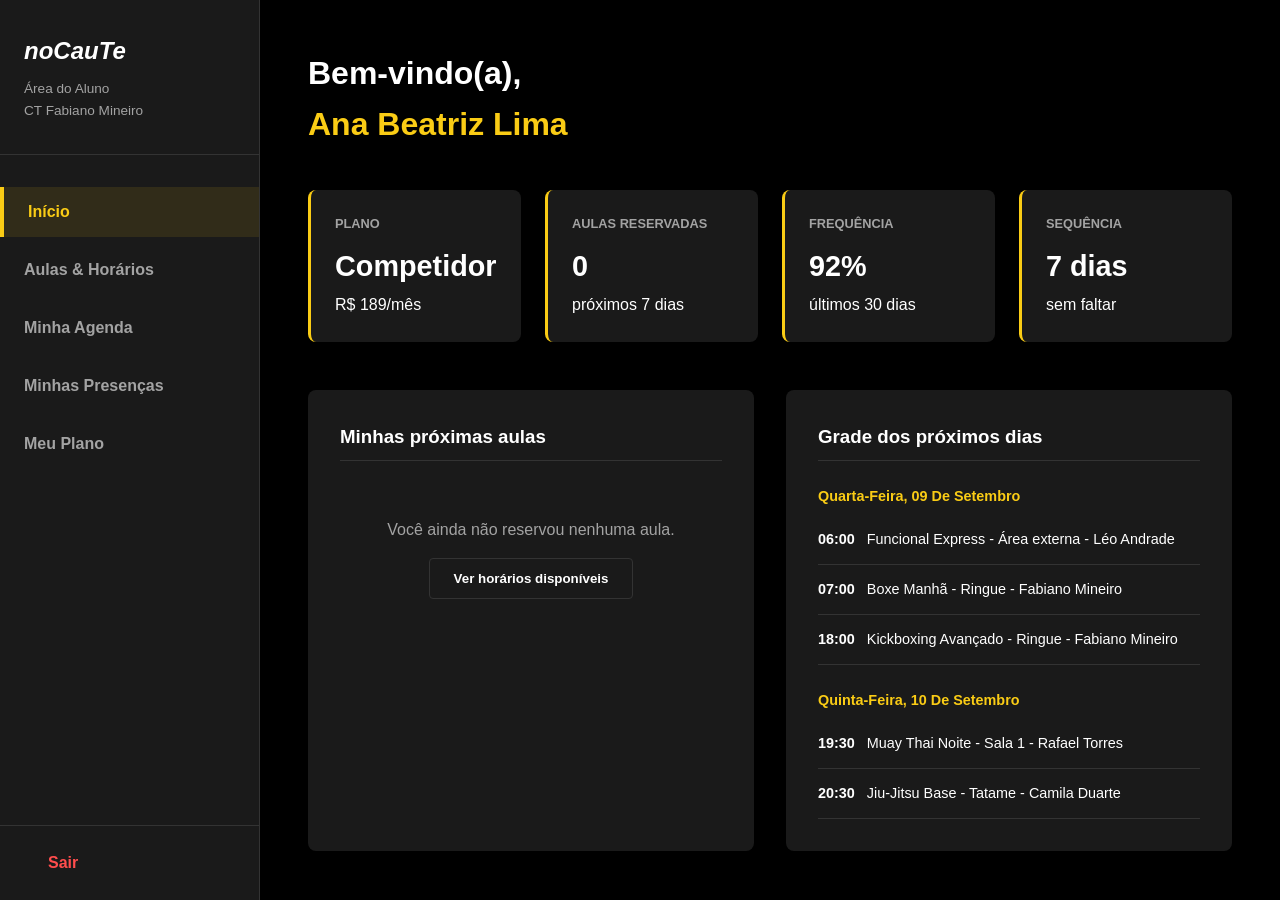
==== nocaute/aluno.html @ 667e9ca5 "Nocaute-v3" ====
<!DOCTYPE html>
<html lang="pt-BR">
<head>
    <meta charset="UTF-8">
    <meta name="viewport" content="width=device-width, initial-scale=1.0">
    <title>Área do Aluno - noCauTe</title>
    <!-- Reaproveitamos as variáveis globais -->
    <link rel="stylesheet" href="css/style.css"> 
    <link rel="stylesheet" href="css/dashboard.css">
</head>
<body class="dashboard-body">

    <!-- Menu Lateral -->
    <aside class="sidebar" id="sidebar">
        <div class="sidebar-header">
            <h2 class="logo">noCauTe</h2>
            <p>Área do Aluno<br>CT Fabiano Mineiro</p>
        </div>
        <nav class="sidebar-nav">
            <button class="nav-item active" data-target="view-inicio">Início</button>
            <button class="nav-item" data-target="view-horarios">Aulas & Horários</button>
            <button class="nav-item" data-target="view-agenda">Minha Agenda</button>
            <button class="nav-item" data-target="view-presencas">Minhas Presenças</button>
            <button class="nav-item" data-target="view-plano">Meu Plano</button>
        </nav>
        <div class="sidebar-footer">
            <a href="login.html" class="nav-item btn-logout">Sair</a>
        </div>
    </aside>

    <!-- Conteúdo Principal -->
    <main class="dashboard-main">
        
        <!-- VISÃO: INÍCIO -->
        <section id="view-inicio" class="view-section active">
            <header class="view-header">
                <h1>Bem-vindo(a), <br><span>Ana Beatriz Lima</span></h1>
            </header>
            
            <div class="stats-grid">
                <div class="stat-card">
                    <p class="stat-title">PLANO</p>
                    <h3>Competidor</h3>
                    <p class="stat-subtitle">R$ 189/mês</p>
                </div>
                <div class="stat-card">
                    <p class="stat-title">AULAS RESERVADAS</p>
                    <h3 id="stat-reservadas">0</h3>
                    <p class="stat-subtitle">próximos 7 dias</p>
                </div>
                <div class="stat-card">
                    <p class="stat-title">FREQUÊNCIA</p>
                    <h3>92%</h3>
                    <p class="stat-subtitle">últimos 30 dias</p>
                </div>
                <div class="stat-card">
                    <p class="stat-title">SEQUÊNCIA</p>
                    <h3>7 dias</h3>
                    <p class="stat-subtitle">sem faltar</p>
                </div>
            </div>

            <div class="dashboard-panels">
                <div class="panel">
                    <h3>Minhas próximas aulas</h3>
                    <div id="proximas-aulas-container" class="empty-state">
                        <p>Você ainda não reservou nenhuma aula.</p>
                        <button class="btn btn-outline btn-go-horarios">Ver horários disponíveis</button>
                    </div>
                </div>
                <div class="panel">
                    <h3>Grade dos próximos dias</h3>
                    <ul class="grade-list">
                        <li class="grade-day">Quarta-Feira, 09 De Setembro</li>
                        <li class="grade-item"><strong>06:00</strong> Funcional Express - Área externa - Léo Andrade</li>
                        <li class="grade-item"><strong>07:00</strong> Boxe Manhã - Ringue - Fabiano Mineiro</li>
                        <li class="grade-item"><strong>18:00</strong> Kickboxing Avançado - Ringue - Fabiano Mineiro</li>
                        <li class="grade-day">Quinta-Feira, 10 De Setembro</li>
                        <li class="grade-item"><strong>19:30</strong> Muay Thai Noite - Sala 1 - Rafael Torres</li>
                        <li class="grade-item"><strong>20:30</strong> Jiu-Jitsu Base - Tatame - Camila Duarte</li>
                    </ul>
                </div>
            </div>
        </section>

        <!-- VISÃO: AULAS E HORÁRIOS -->
        <section id="view-horarios" class="view-section">
            <header class="view-header">
                <h1>Marcar Aula</h1>
                <p>Escolha o dia e reserve sua vaga</p>
            </header>

            <div class="date-selector">
                <button class="date-btn active">QUA<br>09/09</button>
                <button class="date-btn">QUI<br>10/09</button>
                <button class="date-btn">SEX<br>11/09</button>
                <button class="date-btn">SÁB<br>12/09</button>
                <button class="date-btn">DOM<br>13/09</button>
            </div>

            <div class="filters">
                <button class="filter-btn active">Todos</button>
                <button class="filter-btn">Boxe</button>
                <button class="filter-btn">Muay Thai</button>
                <button class="filter-btn">Jiu-Jitsu</button>
                <button class="filter-btn">Kickboxing</button>
                <button class="filter-btn">Funcional</button>
            </div>

            <h3 class="day-title">Quarta-Feira, 09 De Setembro</h3>
            
            <div class="classes-list">
                <!-- Aula 1 -->
                <div class="class-card">
                    <div class="class-time">06:00<span>45 min</span></div>
                    <div class="class-info">
                        <h4>Funcional Express</h4>
                        <p class="class-tags">FUNCIONAL • TODOS OS NÍVEIS</p>
                        <p class="class-details">👤 Léo Andrade | 📍 Área externa | 17 vagas</p>
                    </div>
                    <button class="btn btn-primary btn-reservar" data-id="1" data-name="Funcional Express" data-time="06:00">Reservar</button>
                </div>
                <!-- Aula 2 -->
                <div class="class-card">
                    <div class="class-time">07:00<span>60 min</span></div>
                    <div class="class-info">
                        <h4>Boxe Manhã</h4>
                        <p class="class-tags">BOXE • TODOS OS NÍVEIS</p>
                        <p class="class-details">👤 Fabiano Mineiro | 📍 Ringue | 16 vagas</p>
                    </div>
                    <button class="btn btn-primary btn-reservar" data-id="2" data-name="Boxe Manhã" data-time="07:00">Reservar</button>
                </div>
                <!-- Aula 3 -->
                <div class="class-card">
                    <div class="class-time">18:00<span>90 min</span></div>
                    <div class="class-info">
                        <h4>Kickboxing Avançado</h4>
                        <p class="class-tags">KICKBOXING • AVANÇADO</p>
                        <p class="class-details">👤 Fabiano Mineiro | 📍 Ringue | 5 vagas</p>
                    </div>
                    <button class="btn btn-primary btn-reservar" data-id="3" data-name="Kickboxing Avançado" data-time="18:00">Reservar</button>
                </div>
            </div>
        </section>

        <!-- VISÃO: MINHA AGENDA -->
        <section id="view-agenda" class="view-section">
            <header class="view-header">
                <h1>Minha Agenda</h1>
                <p><span id="agenda-count">0</span> aula(s) reservada(s).</p>
            </header>
            
            <div id="agenda-list" class="agenda-list">
                <!-- Preenchido via JS -->
                <div class="empty-state" id="agenda-empty">
                    <p>Nenhuma aula reservada ainda.</p>
                    <button class="btn btn-primary btn-go-horarios">Ver horários</button>
                </div>
            </div>
        </section>

        <!-- VISÃO: MINHAS PRESENÇAS -->
        <section id="view-presencas" class="view-section">
            <header class="view-header">
                <h1>Minhas Presenças</h1>
                <p>Últimos 14 registros.</p>
            </header>

            <div class="stats-grid">
                <div class="stat-card">
                    <p class="stat-title">PRESENÇAS</p>
                    <h3>11</h3>
                    <p class="stat-subtitle">de 14 aulas</p>
                </div>
                <div class="stat-card">
                    <p class="stat-title">FALTAS</p>
                    <h3>3</h3>
                </div>
                <div class="stat-card">
                    <p class="stat-title">APROVEITAMENTO</p>
                    <h3>79%</h3>
                </div>
            </div>

            <div class="table-responsive">
                <table class="data-table">
                    <thead>
                        <tr><th>DATA</th><th>TURMA</th><th>HORÁRIO</th><th>STATUS</th></tr>
                    </thead>
                    <tbody>
                        <tr><td>08/09/2026</td><td>Boxe Manhã</td><td>07:00</td><td class="status-falta">X Falta</td></tr>
                        <tr><td>07/09/2026</td><td>Muay Thai Noite</td><td>19:30</td><td class="status-presente">✔ Presente</td></tr>
                        <tr><td>06/09/2026</td><td>Jiu-Jitsu Base</td><td>20:30</td><td class="status-presente">✔ Presente</td></tr>
                        <tr><td>05/09/2026</td><td>Funcional Express</td><td>06:00</td><td class="status-presente">✔ Presente</td></tr>
                    </tbody>
                </table>
            </div>
        </section>

        <!-- VISÃO: MEU PLANO -->
        <section id="view-plano" class="view-section">
            <header class="view-header">
                <h1>Meu Plano</h1>
                <p>Troque de plano quando quiser, sem fidelidade.</p>
            </header>

            <div class="plans-grid">
                <div class="plan-card">
                    <h3>Iniciante</h3>
                    <div class="price">R$ 129<span>/mês</span></div>
                    <ul><li>2x por semana</li><li>1 modalidade</li><li>Acesso ao app</li></ul>
                    <button class="btn btn-outline">Mudar para este</button>
                </div>
                <div class="plan-card highlight">
                    <div class="badge">PLANO ATUAL</div>
                    <h3>Competidor</h3>
                    <div class="price">R$ 189<span>/mês</span></div>
                    <ul><li>Aulas livres</li><li>Todas as modalidades</li><li>Sparring supervisionado</li></ul>
                    <button class="btn btn-black" disabled>Ativo</button>
                </div>
                <div class="plan-card">
                    <h3>Personal</h3>
                    <div class="price">R$ 349<span>/mês</span></div>
                    <ul><li>8 sessões individuais</li><li>Treino 1 a 1</li><li>Horário flexível</li></ul>
                    <button class="btn btn-outline">Mudar para este</button>
                </div>
            </div>

            <h3 class="mt-2">Faturas</h3>
            <div class="table-responsive">
                <table class="data-table">
                    <thead>
                        <tr><th>VENCIMENTO</th><th>VALOR</th><th>MÉTODO</th><th>STATUS</th></tr>
                    </thead>
                    <tbody>
                        <tr><td>01/08/2026</td><td>R$ 129</td><td>Pix</td><td class="status-falta">Atrasado</td></tr>
                        <tr><td>02/08/2026</td><td>R$ 189</td><td>Cartão</td><td class="status-presente">Pago</td></tr>
                        <tr><td>03/08/2026</td><td>R$ 349</td><td>Pix</td><td class="status-presente">Pago</td></tr>
                    </tbody>
                </table>
            </div>
        </section>

    </main>

    <script src="js/dashboard.js"></script>
</body>
</html>
---- nocaute/css/style.css ----
:root {
    --primary-color: #FACC15; /* Amarelo noCauTe */
    --bg-dark: #111111;
    --bg-darker: #000000;
    --bg-card: #1A1A1A;
    --text-light: #FFFFFF;
    --text-muted: #A3A3A3;
    --border-color: #333333;
    --font-family: 'Segoe UI', Roboto, Helvetica, Arial, sans-serif;
}

* { margin: 0; padding: 0; box-sizing: border-box; }

body {
    font-family: var(--font-family);
    background-color: var(--bg-dark);
    color: var(--text-light);
    line-height: 1.6;
}

a { text-decoration: none; color: inherit; }
ul { list-style: none; }

.container {
    width: 100%;
    margin: 0 auto;
}

/* Typography & Utils */
h1, h2, h3 { font-weight: 700; }
span { color: var(--primary-color); }
.bg-dark { background-color: var(--bg-darker); }
.section { padding: 4rem 0; }
.section-header { text-align: center; margin-bottom: 3rem; }
.section-header h2 { color: var(--text-light); font-size: 2rem; }
.section-header p { color: var(--primary-color); font-weight: bold; }

/* Buttons */
.btn {
    display: inline-block;
    padding: 0.75rem 1.5rem;
    border-radius: 4px;
    font-weight: 600;
    cursor: pointer;
    border: none;
    text-align: center;
    transition: opacity 0.3s ease;
}
.btn:hover { opacity: 0.9; }
.btn-primary { background-color: var(--primary-color); color: var(--bg-darker); }
.btn-outline { background-color: transparent; border: 1px solid var(--border-color); color: var(--text-light); }
.btn-black { background-color: var(--bg-darker); color: var(--primary-color); }
.btn-block { width: 100%; }

/* Header */
.header { background-color: var(--bg-darker); padding: 1rem 0; border-bottom: 1px solid var(--border-color); }
.header-content { display: flex; justify-content: space-between; align-items: center; }
.logo { font-size: 1.5rem; font-weight: bold; font-style: italic; }
.nav-list { display: flex; gap: 2rem; }
.nav-list a:hover { color: var(--primary-color); }

/* Hero */
/* Hero / Carrossel */
.hero {
    position: relative;
    min-height: 68vh;
    background: #080808;
    overflow: hidden;
}


.hero-carousel {
    position: relative;
    min-height: 68vh;
    height: min(760px, 78vh);
    isolation: isolate;
    background: #080808;
}


.hero-slide {
    position: absolute;
    inset: 0;
    display: grid;
    place-items: center;
    overflow: hidden;
    background: #080808;
    opacity: 0;
    visibility: hidden;
    transition: opacity 800ms ease, visibility 800ms ease;
}


.hero-slide.active {
    opacity: 1;
    visibility: visible;
    z-index: 0;
}


/* Mantém a foto inteira, sem cortes agressivos */
.hero-slide img {
    display: block;
    width: 100%;
    height: 100%;
    object-fit: contain;
    object-position: center;
}


/* Fundo desfocado para preencher as laterais */
.hero-slide::before {
    content: "";
    position: absolute;
    inset: -24px;
    background: var(--slide-background, #080808);
    filter: blur(24px);
    opacity: .45;
    z-index: -1;
}


/* Camada escura sobre a imagem */
.hero-overlay {
    position: absolute;
    inset: 0;
    z-index: 1;
    pointer-events: none;
    background:
        linear-gradient(
            90deg,
            rgba(0,0,0,.86) 0%,
            rgba(0,0,0,.62) 42%,
            rgba(0,0,0,.16) 100%
        ),
        linear-gradient(
            0deg,
            rgba(0,0,0,.45),
            transparent 45%
        );
}


/* Texto e botão sobre as imagens */
.hero-content {
    position: absolute;
    z-index: 2;
    inset: 0;
    display: flex;
    flex-direction: column;
    align-items: flex-start;
    justify-content: center;
    pointer-events: none;
}


.hero-content > * {
    pointer-events: auto;
}


.hero-eyebrow {
    color: var(--primary-color);
    font-weight: 800;
    letter-spacing: .22em;
    margin-bottom: 1rem;
    font-size: .85rem;
}


.hero h1 {
    max-width: 800px;
    font-size: clamp(2.4rem, 5vw, 4.5rem);
    line-height: 1.08;
    margin-bottom: 1.2rem;
    text-transform: uppercase;
}


.hero-content > p:not(.hero-eyebrow) {
    max-width: 600px;
    color: #f1f1f1;
    font-size: clamp(1rem, 1.5vw, 1.2rem);
    margin-bottom: 1.8rem;
}


.hero-content .btn {
    text-transform: uppercase;
}


/* Setas de navegação */
.hero-control {
    position: absolute;
    z-index: 3;
    top: 50%;
    transform: translateY(-50%);
    display: grid;
    place-items: center;
    width: 46px;
    height: 46px;
    border: 1px solid rgba(255,255,255,.55);
    border-radius: 50%;
    background: rgba(0,0,0,.38);
    color: #fff;
    font-size: 1.2rem;
    cursor: pointer;
    transition: background .2s ease, color .2s ease;
}


.hero-control:hover {
    background: var(--primary-color);
    color: #111;
}


.hero-prev {
    left: 1.5rem;
}


.hero-next {
    right: 1.5rem;
}


/* Indicadores na parte inferior */
.hero-dots {
    position: absolute;
    z-index: 3;
    bottom: 1.5rem;
    left: 50%;
    transform: translateX(-50%);
    display: flex;
    align-items: center;
    gap: .65rem;
}


.hero-dot {
    width: 10px;
    height: 10px;
    padding: 0;
    border: 0;
    border-radius: 50%;
    background: rgba(255,255,255,.6);
    cursor: pointer;
    transition: transform .2s ease, background .2s ease;
}


.hero-dot.active {
    background: var(--primary-color);
    transform: scale(1.25);
}


/* Destaque ao navegar pelo teclado */
.hero-control:focus-visible,
.hero-dot:focus-visible {
    outline: 3px solid #fff;
    outline-offset: 4px;
}


/* Respeita a preferência por movimento reduzido */
@media (prefers-reduced-motion: reduce) {
    .hero-slide,
    .hero-control,
    .hero-dot {
        transition: none;
    }
}
@media (max-width: 768px) {
    .nav {
        display: none;
    }


    .hero,
    .hero-carousel {
        min-height: 590px;
        height: 72vh;
    }


    .hero h1 {
        font-size: clamp(2.2rem, 8vw, 3rem);
    }


    .hero-overlay {
        background: linear-gradient(
            90deg,
            rgba(0,0,0,.82),
            rgba(0,0,0,.38)
        );
    }


    .hero-prev {
        left: .65rem;
    }


    .hero-next {
        right: .65rem;
    }


    .hero-control {
        width: 38px;
        height: 38px;
    }


    .hero-content {
        width: 82%;
    }
}

/* Grid e Cards */
.cards-grid { display: grid; grid-template-columns: repeat(auto-fit, minmax(250px, 1fr)); gap: 1.5rem; }
.card { background: var(--bg-card); padding: 2rem; border-radius: 8px; border-bottom: 3px solid transparent; transition: border-color 0.3s; }
.card:hover { border-bottom-color: var(--primary-color); }
.card a { color: var(--primary-color); font-size: 0.9rem; font-weight: bold; }

/*QUEM SOMOS*/
/*QUEM SOMOS*/
#institucional {
    background-color: #FFFFFF;
    color: #111111; /* Garante que o texto geral fique escuro no fundo branco */
}

/* Limita a largura máxima do conteúdo para não espalhar em telas ultra-wide */
#institucional .container {

    padding: 0 50px;
}

.institucional-grid {
    display: grid;
    grid-template-columns: repeat(3, 1fr); /* 3 colunas idênticas */
    gap: 40px;                             /* Espaço maior entre as colunas */
    align-items: center;                   /* Alinha tudo verticalmente ao centro */
}

.institucional-text h2 {
    font-size: 2.5rem;
    margin-bottom: 1.5rem;
    color: #000000;
    text-decoration: underline var(--primary-color);
}

.institucional-text p {
    margin-bottom: 2rem;
    color: #444444;
    
}

.institucional-img img {
    width: 100%;
    height: auto;
    object-fit: cover;
    border-radius: 8px;
    box-shadow: -12px 12px var(--primary-color); /* Sombra leve para destacar a imagem */
}

/* Estilização do bloco da direita (Missão, Visão, Valores) */

.mvv{
    padding-left: 0;
    margin: 0;
}

.mvv-item {
    margin-bottom: 3rem;
    display: flex;
    gap: 5px;
}

.mvv-item:last-child {
    margin-bottom: 0;
}

.mvv-item h3 {
    color: #000000;
    font-size: 1.25rem;
    margin-top: -30px;
    position: absolute;
}


.mvv-item p {
    color: #555555;
    font-size: 0.95rem;
    padding-left: 10px;
}

.btn-saiba-mais{
    background-color: #FACC15;
    color: #000000;
}

/* Table */
.table-responsive { overflow-x: auto; }
.schedule-table { width: 100%; border-collapse: collapse; background: var(--bg-card); }
.schedule-table th, .schedule-table td { padding: 1rem; text-align: left; border-bottom: 1px solid var(--border-color); }
.schedule-table th { color: var(--primary-color); }

/* Planos */
.plans-grid { display: grid; grid-template-columns: repeat(auto-fit, minmax(300px, 1fr)); gap: 2rem; }
.plan-card { background: var(--text-light); color: var(--bg-darker); padding: 2rem; border-radius: 8px; text-align: center; display: flex; flex-direction: column; }
.plan-card.highlight { background: var(--primary-color); position: relative; transform: scale(1.05); }
.plan-card .price { font-size: 2.5rem; font-weight: bold; margin: 1rem 0; }
.plan-card ul { margin-bottom: 2rem; flex-grow: 1; text-align: left; padding-left: 1.5rem; list-style-type: disc;}

/* CTA & Footer */
.cta-section { background-color: var(--primary-color); color: var(--bg-darker); padding: 3rem 0; }
.cta-content { display: flex; justify-content: space-between; align-items: center; }
.footer { text-align: center; padding: 2rem 0; border-top: 1px solid var(--border-color); color: var(--text-muted); }

/* --- PÁGINA DE LOGIN --- */
.login-body { display: flex; justify-content: center; align-items: center; min-height: 100vh; background-color: var(--bg-darker); }
.login-container { background-color: #FAFAFA; color: var(--bg-darker); padding: 3rem; border-radius: 8px; width: 100%; max-width: 400px; text-align: center; }
.login-header h2 { font-style: italic; font-size: 2rem; margin-bottom: 0.2rem; }
.login-header p { font-size: 0.8rem; color: #666; margin-bottom: 2rem; letter-spacing: 1px; }
.login-tabs { display: flex; margin-bottom: 2rem; border-radius: 4px; overflow: hidden; }
.tab-btn { flex: 1; padding: 0.75rem; border: none; cursor: pointer; background: #E5E5E5; color: #666; font-weight: bold; }
.tab-btn.active { background: var(--primary-color); color: var(--bg-darker); }
.form-group { margin-bottom: 1.5rem; text-align: left; }
.form-group label { display: block; margin-bottom: 0.5rem; font-weight: 600; font-size: 0.9rem; }
.form-group input { width: 100%; padding: 0.75rem; border: 1px solid #CCC; border-radius: 4px; outline: none; }
.form-group input:focus { border-color: var(--primary-color); }
.help-text { font-size: 0.8rem; color: #888; margin-top: 1rem; }
.back-link { display: inline-block; margin-top: 2rem; color: #666; font-size: 0.9rem; }

/* Responsivo */
@media (max-width: 768px) {
    .nav { display: none; /* Em produção, implementar menu hamburguer */ }
    .hero h1 { font-size: 2.5rem; }
    .institucional-grid { grid-template-columns: 1fr; }
    .cta-content { flex-direction: column; text-align: center; gap: 1.5rem; }
    .plan-card.highlight { transform: scale(1); }
}
---- nocaute/css/dashboard.css ----
/* Layout Principal do Dashboard */
.dashboard-body {
    display: flex;
    min-height: 100vh;
    background-color: var(--bg-darker);
    margin: 0;
}

.sidebar {
    width: 260px;
    background-color: var(--bg-card);
    display: flex;
    flex-direction: column;
    border-right: 1px solid var(--border-color);
    position: fixed;
    height: 100vh;
}

.sidebar-header {
    padding: 2rem 1.5rem;
    border-bottom: 1px solid var(--border-color);
}
.sidebar-header .logo { color: var(--text-light); margin-bottom: 0.5rem; }
.sidebar-header p { color: var(--text-muted); font-size: 0.85rem; }

.sidebar-nav {
    flex-grow: 1;
    padding: 2rem 0;
    display: flex;
    flex-direction: column;
    gap: 0.5rem;
}

.nav-item {
    background: none;
    border: none;
    color: var(--text-muted);
    padding: 1rem 1.5rem;
    text-align: left;
    font-size: 1rem;
    font-weight: 600;
    cursor: pointer;
    transition: all 0.3s;
    width: 100%;
}
.nav-item:hover { color: var(--text-light); background-color: rgba(255,255,255,0.05); border-left: 4px solid transparent; }
.nav-item.active { color: var(--primary-color); border-left: 4px solid var(--primary-color); background-color: rgba(250, 204, 21, 0.1); }

.sidebar-footer { padding: 1.5rem; border-top: 1px solid var(--border-color); }
.btn-logout { color: #ff4d4d; border-left: none !important; }

/* Conteúdo */
.dashboard-main {
    flex-grow: 1;
    margin-left: 260px; /* Largura da sidebar */
    padding: 3rem;
    overflow-y: auto;
}

.view-section { display: none; animation: fadeIn 0.3s ease; }
.view-section.active { display: block; }
@keyframes fadeIn { from { opacity: 0; } to { opacity: 1; } }

.view-header { margin-bottom: 2.5rem; }
.view-header h1 { font-size: 2rem; }
.view-header span { color: var(--primary-color); }

/* Estatísticas */
.stats-grid { display: grid; grid-template-columns: repeat(auto-fit, minmax(200px, 1fr)); gap: 1.5rem; margin-bottom: 3rem; }
.stat-card { background-color: var(--bg-card); padding: 1.5rem; border-radius: 8px; border-left: 3px solid var(--primary-color); }
.stat-title { font-size: 0.8rem; color: var(--text-muted); font-weight: bold; margin-bottom: 0.5rem; }
.stat-card h3 { font-size: 1.8rem; margin-bottom: 0.2rem; }

/* Painéis */
.dashboard-panels { display: grid; grid-template-columns: 1fr 1fr; gap: 2rem; }
.panel { background-color: var(--bg-card); padding: 2rem; border-radius: 8px; }
.panel h3 { margin-bottom: 1.5rem; border-bottom: 1px solid var(--border-color); padding-bottom: 0.5rem; }
.empty-state { text-align: center; padding: 2rem 0; color: var(--text-muted); }
.empty-state button { margin-top: 1rem; }

/* Listas e Grades */
.grade-list { list-style: none; }
.grade-day { color: var(--primary-color); font-weight: bold; margin: 1.5rem 0 0.5rem 0; font-size: 0.9rem; }
.grade-item { padding: 0.8rem 0; border-bottom: 1px solid var(--border-color); font-size: 0.9rem; }
.grade-item strong { color: var(--text-light); margin-right: 0.5rem; }

/* Agendamento / Horários */
.date-selector, .filters { display: flex; gap: 1rem; margin-bottom: 2rem; overflow-x: auto; padding-bottom: 0.5rem; }
.date-btn { background: var(--bg-card); color: var(--text-light); border: 1px solid var(--border-color); padding: 0.8rem 1.5rem; border-radius: 8px; cursor: pointer; text-align: center; font-weight: bold; min-width: 80px; }
.date-btn.active { background: var(--primary-color); color: var(--bg-darker); border-color: var(--primary-color); }
.filter-btn { background: transparent; border: 1px solid var(--text-muted); color: var(--text-muted); padding: 0.5rem 1rem; border-radius: 20px; cursor: pointer; }
.filter-btn.active { border-color: var(--primary-color); color: var(--primary-color); }

.day-title { margin-bottom: 1.5rem; color: var(--primary-color); }
.classes-list { display: flex; flex-direction: column; gap: 1rem; }
.class-card { background: var(--bg-card); padding: 1.5rem; border-radius: 8px; display: flex; align-items: center; justify-content: space-between; gap: 1.5rem; }
.class-time { font-size: 1.5rem; font-weight: bold; text-align: center; color: var(--primary-color); min-width: 80px; }
.class-time span { display: block; font-size: 0.8rem; color: var(--text-muted); font-weight: normal; }
.class-info { flex-grow: 1; }
.class-tags { font-size: 0.8rem; color: var(--primary-color); margin: 0.3rem 0; font-weight: 600; }
.class-details { font-size: 0.85rem; color: var(--text-muted); }

/* Tabelas (Presenças / Faturas) */
.data-table { width: 100%; border-collapse: collapse; background: var(--bg-card); border-radius: 8px; overflow: hidden; }
.data-table th, .data-table td { padding: 1rem; text-align: left; border-bottom: 1px solid var(--border-color); }
.data-table th { color: var(--text-muted); font-size: 0.85rem; background: rgba(0,0,0,0.2); }
.status-presente { color: #4ade80; }
.status-falta { color: #f87171; }
.mt-2 { margin-top: 3rem; margin-bottom: 1.5rem; }

/* Responsivo */
@media (max-width: 900px) {
    .dashboard-body { flex-direction: column; }
    .sidebar { width: 100%; height: auto; position: static; flex-direction: row; flex-wrap: wrap; align-items: center; justify-content: space-between; padding: 1rem; }
    .sidebar-header { border: none; padding: 0; }
    .sidebar-nav { flex-direction: row; padding: 0; overflow-x: auto; width: 100%; gap: 0.5rem; margin-top: 1rem; }
    .nav-item { width: auto; padding: 0.5rem 1rem; border-left: none; border-bottom: 3px solid transparent; white-space: nowrap; }
    .nav-item.active { border-left: none; border-bottom: 3px solid var(--primary-color); }
    .sidebar-footer { display: none; }
    .dashboard-main { margin-left: 0; padding: 1.5rem; }
    .dashboard-panels { grid-template-columns: 1fr; }
    .class-card { flex-direction: column; align-items: flex-start; }
    .class-card .btn { width: 100%; }
}

/* Estilos Adicionais (Dashboard.css) */
.btn-group { display: flex; gap: 0.5rem; }
.btn-chamada[data-status="presente"].active { background-color: #4ade80; border-color: #4ade80; color: #000; }
.btn-chamada[data-status="falta"].active { background-color: #f87171; border-color: #f87171; color: #fff; }
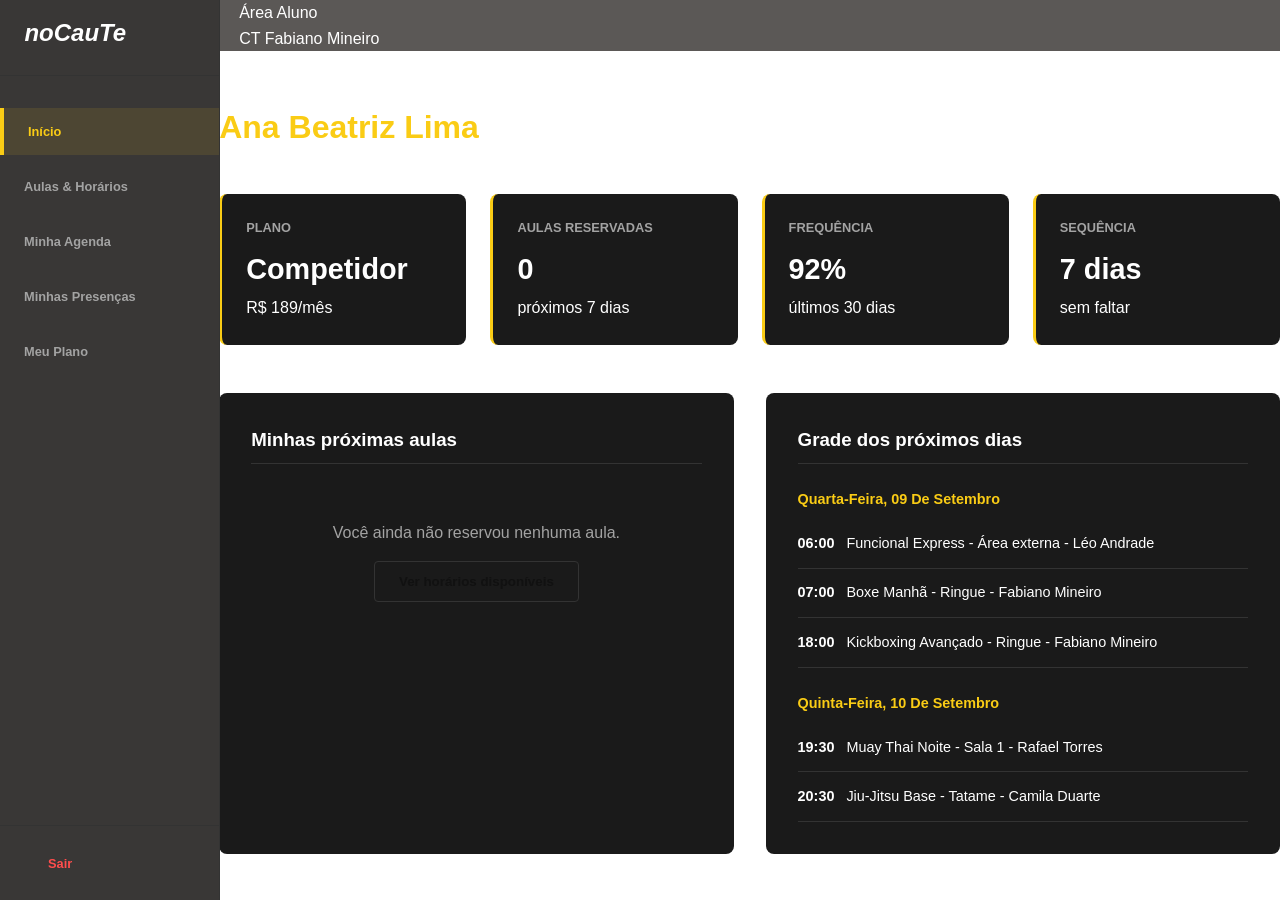
==== commit 187754d5: "style: ]Alteração no class .sidebar-header" ====
--- a/nocaute/aluno.html
+++ b/nocaute/aluno.html
@@ -1,20 +1,23 @@
 <!DOCTYPE html>
 <html lang="pt-BR">
+
 <head>
     <meta charset="UTF-8">
     <meta name="viewport" content="width=device-width, initial-scale=1.0">
     <title>Área do Aluno - noCauTe</title>
     <!-- Reaproveitamos as variáveis globais -->
-    <link rel="stylesheet" href="css/style.css"> 
+    <link rel="stylesheet" href="css/style.css">
     <link rel="stylesheet" href="css/dashboard.css">
 </head>
+
 <body class="dashboard-body">
 
     <!-- Menu Lateral -->
     <aside class="sidebar" id="sidebar">
-        <div class="sidebar-header">
-            <h2 class="logo">noCauTe</h2>
-            <p>Área do Aluno<br>CT Fabiano Mineiro</p>
+        <div>
+            <div class="sidebar-header">
+                <h2 class="logo">noCauTe</h2>
+            </div>
         </div>
         <nav class="sidebar-nav">
             <button class="nav-item active" data-target="view-inicio">Início</button>
@@ -30,13 +33,17 @@
 
     <!-- Conteúdo Principal -->
     <main class="dashboard-main">
-        
+
         <!-- VISÃO: INÍCIO -->
         <section id="view-inicio" class="view-section active">
+            <div class="cabecalho">
+                    <p>Área Aluno</p>
+                    <p>CT Fabiano Mineiro</p>
+            </div>
             <header class="view-header">
                 <h1>Bem-vindo(a), <br><span>Ana Beatriz Lima</span></h1>
             </header>
-            
+
             <div class="stats-grid">
                 <div class="stat-card">
                     <p class="stat-title">PLANO</p>
@@ -72,9 +79,11 @@
                     <h3>Grade dos próximos dias</h3>
                     <ul class="grade-list">
                         <li class="grade-day">Quarta-Feira, 09 De Setembro</li>
-                        <li class="grade-item"><strong>06:00</strong> Funcional Express - Área externa - Léo Andrade</li>
+                        <li class="grade-item"><strong>06:00</strong> Funcional Express - Área externa - Léo Andrade
+                        </li>
                         <li class="grade-item"><strong>07:00</strong> Boxe Manhã - Ringue - Fabiano Mineiro</li>
-                        <li class="grade-item"><strong>18:00</strong> Kickboxing Avançado - Ringue - Fabiano Mineiro</li>
+                        <li class="grade-item"><strong>18:00</strong> Kickboxing Avançado - Ringue - Fabiano Mineiro
+                        </li>
                         <li class="grade-day">Quinta-Feira, 10 De Setembro</li>
                         <li class="grade-item"><strong>19:30</strong> Muay Thai Noite - Sala 1 - Rafael Torres</li>
                         <li class="grade-item"><strong>20:30</strong> Jiu-Jitsu Base - Tatame - Camila Duarte</li>
@@ -108,7 +117,7 @@
             </div>
 
             <h3 class="day-title">Quarta-Feira, 09 De Setembro</h3>
-            
+
             <div class="classes-list">
                 <!-- Aula 1 -->
                 <div class="class-card">
@@ -118,7 +127,8 @@
                         <p class="class-tags">FUNCIONAL • TODOS OS NÍVEIS</p>
                         <p class="class-details">👤 Léo Andrade | 📍 Área externa | 17 vagas</p>
                     </div>
-                    <button class="btn btn-primary btn-reservar" data-id="1" data-name="Funcional Express" data-time="06:00">Reservar</button>
+                    <button class="btn btn-primary btn-reservar" data-id="1" data-name="Funcional Express"
+                        data-time="06:00">Reservar</button>
                 </div>
                 <!-- Aula 2 -->
                 <div class="class-card">
@@ -128,7 +138,8 @@
                         <p class="class-tags">BOXE • TODOS OS NÍVEIS</p>
                         <p class="class-details">👤 Fabiano Mineiro | 📍 Ringue | 16 vagas</p>
                     </div>
-                    <button class="btn btn-primary btn-reservar" data-id="2" data-name="Boxe Manhã" data-time="07:00">Reservar</button>
+                    <button class="btn btn-primary btn-reservar" data-id="2" data-name="Boxe Manhã"
+                        data-time="07:00">Reservar</button>
                 </div>
                 <!-- Aula 3 -->
                 <div class="class-card">
@@ -138,7 +149,8 @@
                         <p class="class-tags">KICKBOXING • AVANÇADO</p>
                         <p class="class-details">👤 Fabiano Mineiro | 📍 Ringue | 5 vagas</p>
                     </div>
-                    <button class="btn btn-primary btn-reservar" data-id="3" data-name="Kickboxing Avançado" data-time="18:00">Reservar</button>
+                    <button class="btn btn-primary btn-reservar" data-id="3" data-name="Kickboxing Avançado"
+                        data-time="18:00">Reservar</button>
                 </div>
             </div>
         </section>
@@ -149,7 +161,7 @@
                 <h1>Minha Agenda</h1>
                 <p><span id="agenda-count">0</span> aula(s) reservada(s).</p>
             </header>
-            
+
             <div id="agenda-list" class="agenda-list">
                 <!-- Preenchido via JS -->
                 <div class="empty-state" id="agenda-empty">
@@ -185,13 +197,38 @@
             <div class="table-responsive">
                 <table class="data-table">
                     <thead>
-                        <tr><th>DATA</th><th>TURMA</th><th>HORÁRIO</th><th>STATUS</th></tr>
+                        <tr>
+                            <th>DATA</th>
+                            <th>TURMA</th>
+                            <th>HORÁRIO</th>
+                            <th>STATUS</th>
+                        </tr>
                     </thead>
                     <tbody>
-                        <tr><td>08/09/2026</td><td>Boxe Manhã</td><td>07:00</td><td class="status-falta">X Falta</td></tr>
-                        <tr><td>07/09/2026</td><td>Muay Thai Noite</td><td>19:30</td><td class="status-presente">✔ Presente</td></tr>
-                        <tr><td>06/09/2026</td><td>Jiu-Jitsu Base</td><td>20:30</td><td class="status-presente">✔ Presente</td></tr>
-                        <tr><td>05/09/2026</td><td>Funcional Express</td><td>06:00</td><td class="status-presente">✔ Presente</td></tr>
+                        <tr>
+                            <td>08/09/2026</td>
+                            <td>Boxe Manhã</td>
+                            <td>07:00</td>
+                            <td class="status-falta">X Falta</td>
+                        </tr>
+                        <tr>
+                            <td>07/09/2026</td>
+                            <td>Muay Thai Noite</td>
+                            <td>19:30</td>
+                            <td class="status-presente">✔ Presente</td>
+                        </tr>
+                        <tr>
+                            <td>06/09/2026</td>
+                            <td>Jiu-Jitsu Base</td>
+                            <td>20:30</td>
+                            <td class="status-presente">✔ Presente</td>
+                        </tr>
+                        <tr>
+                            <td>05/09/2026</td>
+                            <td>Funcional Express</td>
+                            <td>06:00</td>
+                            <td class="status-presente">✔ Presente</td>
+                        </tr>
                     </tbody>
                 </table>
             </div>
@@ -208,20 +245,32 @@
                 <div class="plan-card">
                     <h3>Iniciante</h3>
                     <div class="price">R$ 129<span>/mês</span></div>
-                    <ul><li>2x por semana</li><li>1 modalidade</li><li>Acesso ao app</li></ul>
+                    <ul>
+                        <li>2x por semana</li>
+                        <li>1 modalidade</li>
+                        <li>Acesso ao app</li>
+                    </ul>
                     <button class="btn btn-outline">Mudar para este</button>
                 </div>
                 <div class="plan-card highlight">
                     <div class="badge">PLANO ATUAL</div>
                     <h3>Competidor</h3>
                     <div class="price">R$ 189<span>/mês</span></div>
-                    <ul><li>Aulas livres</li><li>Todas as modalidades</li><li>Sparring supervisionado</li></ul>
+                    <ul>
+                        <li>Aulas livres</li>
+                        <li>Todas as modalidades</li>
+                        <li>Sparring supervisionado</li>
+                    </ul>
                     <button class="btn btn-black" disabled>Ativo</button>
                 </div>
                 <div class="plan-card">
                     <h3>Personal</h3>
                     <div class="price">R$ 349<span>/mês</span></div>
-                    <ul><li>8 sessões individuais</li><li>Treino 1 a 1</li><li>Horário flexível</li></ul>
+                    <ul>
+                        <li>8 sessões individuais</li>
+                        <li>Treino 1 a 1</li>
+                        <li>Horário flexível</li>
+                    </ul>
                     <button class="btn btn-outline">Mudar para este</button>
                 </div>
             </div>
@@ -230,12 +279,32 @@
             <div class="table-responsive">
                 <table class="data-table">
                     <thead>
-                        <tr><th>VENCIMENTO</th><th>VALOR</th><th>MÉTODO</th><th>STATUS</th></tr>
+                        <tr>
+                            <th>VENCIMENTO</th>
+                            <th>VALOR</th>
+                            <th>MÉTODO</th>
+                            <th>STATUS</th>
+                        </tr>
                     </thead>
                     <tbody>
-                        <tr><td>01/08/2026</td><td>R$ 129</td><td>Pix</td><td class="status-falta">Atrasado</td></tr>
-                        <tr><td>02/08/2026</td><td>R$ 189</td><td>Cartão</td><td class="status-presente">Pago</td></tr>
-                        <tr><td>03/08/2026</td><td>R$ 349</td><td>Pix</td><td class="status-presente">Pago</td></tr>
+                        <tr>
+                            <td>01/08/2026</td>
+                            <td>R$ 129</td>
+                            <td>Pix</td>
+                            <td class="status-falta">Atrasado</td>
+                        </tr>
+                        <tr>
+                            <td>02/08/2026</td>
+                            <td>R$ 189</td>
+                            <td>Cartão</td>
+                            <td class="status-presente">Pago</td>
+                        </tr>
+                        <tr>
+                            <td>03/08/2026</td>
+                            <td>R$ 349</td>
+                            <td>Pix</td>
+                            <td class="status-presente">Pago</td>
+                        </tr>
                     </tbody>
                 </table>
             </div>
@@ -245,4 +314,5 @@
 
     <script src="js/dashboard.js"></script>
 </body>
+
 </html>
--- a/nocaute/css/style.css
+++ b/nocaute/css/style.css
@@ -1,447 +1,1314 @@
-:root {
-    --primary-color: #FACC15; /* Amarelo noCauTe */
-    --bg-dark: #111111;
-    --bg-darker: #000000;
-    --bg-card: #1A1A1A;
-    --text-light: #FFFFFF;
-    --text-muted: #A3A3A3;
-    --border-color: #333333;
-    --font-family: 'Segoe UI', Roboto, Helvetica, Arial, sans-serif;
-}
-
-* { margin: 0; padding: 0; box-sizing: border-box; }
-
-body {
-    font-family: var(--font-family);
-    background-color: var(--bg-dark);
-    color: var(--text-light);
-    line-height: 1.6;
-}
-
-a { text-decoration: none; color: inherit; }
-ul { list-style: none; }
-
-.container {
-    width: 100%;
-    margin: 0 auto;
-}
-
-/* Typography & Utils */
-h1, h2, h3 { font-weight: 700; }
-span { color: var(--primary-color); }
-.bg-dark { background-color: var(--bg-darker); }
-.section { padding: 4rem 0; }
-.section-header { text-align: center; margin-bottom: 3rem; }
-.section-header h2 { color: var(--text-light); font-size: 2rem; }
-.section-header p { color: var(--primary-color); font-weight: bold; }
-
-/* Buttons */
-.btn {
-    display: inline-block;
-    padding: 0.75rem 1.5rem;
-    border-radius: 4px;
-    font-weight: 600;
-    cursor: pointer;
-    border: none;
-    text-align: center;
-    transition: opacity 0.3s ease;
-}
-.btn:hover { opacity: 0.9; }
-.btn-primary { background-color: var(--primary-color); color: var(--bg-darker); }
-.btn-outline { background-color: transparent; border: 1px solid var(--border-color); color: var(--text-light); }
-.btn-black { background-color: var(--bg-darker); color: var(--primary-color); }
-.btn-block { width: 100%; }
-
-/* Header */
-.header { background-color: var(--bg-darker); padding: 1rem 0; border-bottom: 1px solid var(--border-color); }
-.header-content { display: flex; justify-content: space-between; align-items: center; }
-.logo { font-size: 1.5rem; font-weight: bold; font-style: italic; }
-.nav-list { display: flex; gap: 2rem; }
-.nav-list a:hover { color: var(--primary-color); }
-
-/* Hero */
-/* Hero / Carrossel */
-.hero {
-    position: relative;
-    min-height: 68vh;
-    background: #080808;
-    overflow: hidden;
-}
-
-
-.hero-carousel {
-    position: relative;
-    min-height: 68vh;
-    height: min(760px, 78vh);
-    isolation: isolate;
-    background: #080808;
-}
-
-
-.hero-slide {
-    position: absolute;
-    inset: 0;
-    display: grid;
-    place-items: center;
-    overflow: hidden;
-    background: #080808;
-    opacity: 0;
-    visibility: hidden;
-    transition: opacity 800ms ease, visibility 800ms ease;
-}
-
-
-.hero-slide.active {
-    opacity: 1;
-    visibility: visible;
-    z-index: 0;
-}
-
-
-/* Mantém a foto inteira, sem cortes agressivos */
-.hero-slide img {
-    display: block;
-    width: 100%;
-    height: 100%;
-    object-fit: contain;
-    object-position: center;
-}
-
-
-/* Fundo desfocado para preencher as laterais */
-.hero-slide::before {
-    content: "";
-    position: absolute;
-    inset: -24px;
-    background: var(--slide-background, #080808);
-    filter: blur(24px);
-    opacity: .45;
-    z-index: -1;
-}
-
-
-/* Camada escura sobre a imagem */
-.hero-overlay {
-    position: absolute;
-    inset: 0;
-    z-index: 1;
-    pointer-events: none;
-    background:
-        linear-gradient(
-            90deg,
-            rgba(0,0,0,.86) 0%,
-            rgba(0,0,0,.62) 42%,
-            rgba(0,0,0,.16) 100%
-        ),
-        linear-gradient(
-            0deg,
-            rgba(0,0,0,.45),
-            transparent 45%
-        );
-}
-
-
-/* Texto e botão sobre as imagens */
-.hero-content {
-    position: absolute;
-    z-index: 2;
-    inset: 0;
-    display: flex;
-    flex-direction: column;
-    align-items: flex-start;
-    justify-content: center;
-    pointer-events: none;
-}
-
-
-.hero-content > * {
-    pointer-events: auto;
-}
-
-
-.hero-eyebrow {
-    color: var(--primary-color);
-    font-weight: 800;
-    letter-spacing: .22em;
-    margin-bottom: 1rem;
-    font-size: .85rem;
-}
-
-
-.hero h1 {
-    max-width: 800px;
-    font-size: clamp(2.4rem, 5vw, 4.5rem);
-    line-height: 1.08;
-    margin-bottom: 1.2rem;
-    text-transform: uppercase;
-}
-
-
-.hero-content > p:not(.hero-eyebrow) {
-    max-width: 600px;
-    color: #f1f1f1;
-    font-size: clamp(1rem, 1.5vw, 1.2rem);
-    margin-bottom: 1.8rem;
-}
-
-
-.hero-content .btn {
-    text-transform: uppercase;
-}
-
-
-/* Setas de navegação */
-.hero-control {
-    position: absolute;
-    z-index: 3;
-    top: 50%;
-    transform: translateY(-50%);
-    display: grid;
-    place-items: center;
-    width: 46px;
-    height: 46px;
-    border: 1px solid rgba(255,255,255,.55);
-    border-radius: 50%;
-    background: rgba(0,0,0,.38);
-    color: #fff;
-    font-size: 1.2rem;
-    cursor: pointer;
-    transition: background .2s ease, color .2s ease;
-}
-
-
-.hero-control:hover {
-    background: var(--primary-color);
-    color: #111;
-}
-
-
-.hero-prev {
-    left: 1.5rem;
-}
-
-
-.hero-next {
-    right: 1.5rem;
-}
-
-
-/* Indicadores na parte inferior */
-.hero-dots {
-    position: absolute;
-    z-index: 3;
-    bottom: 1.5rem;
-    left: 50%;
-    transform: translateX(-50%);
-    display: flex;
-    align-items: center;
-    gap: .65rem;
-}
-
-
-.hero-dot {
-    width: 10px;
-    height: 10px;
-    padding: 0;
-    border: 0;
-    border-radius: 50%;
-    background: rgba(255,255,255,.6);
-    cursor: pointer;
-    transition: transform .2s ease, background .2s ease;
-}
-
-
-.hero-dot.active {
-    background: var(--primary-color);
-    transform: scale(1.25);
-}
-
-
-/* Destaque ao navegar pelo teclado */
-.hero-control:focus-visible,
-.hero-dot:focus-visible {
-    outline: 3px solid #fff;
-    outline-offset: 4px;
-}
-
-
-/* Respeita a preferência por movimento reduzido */
-@media (prefers-reduced-motion: reduce) {
-    .hero-slide,
-    .hero-control,
-    .hero-dot {
-        transition: none;
-    }
-}
-@media (max-width: 768px) {
-    .nav {
-        display: none;
-    }
-
-
-    .hero,
-    .hero-carousel {
-        min-height: 590px;
-        height: 72vh;
-    }
-
-
-    .hero h1 {
-        font-size: clamp(2.2rem, 8vw, 3rem);
-    }
-
-
-    .hero-overlay {
-        background: linear-gradient(
-            90deg,
-            rgba(0,0,0,.82),
-            rgba(0,0,0,.38)
-        );
-    }
-
-
-    .hero-prev {
-        left: .65rem;
-    }
-
-
-    .hero-next {
-        right: .65rem;
-    }
-
-
-    .hero-control {
-        width: 38px;
-        height: 38px;
-    }
-
-
-    .hero-content {
-        width: 82%;
-    }
-}
-
-/* Grid e Cards */
-.cards-grid { display: grid; grid-template-columns: repeat(auto-fit, minmax(250px, 1fr)); gap: 1.5rem; }
-.card { background: var(--bg-card); padding: 2rem; border-radius: 8px; border-bottom: 3px solid transparent; transition: border-color 0.3s; }
-.card:hover { border-bottom-color: var(--primary-color); }
-.card a { color: var(--primary-color); font-size: 0.9rem; font-weight: bold; }
-
-/*QUEM SOMOS*/
-/*QUEM SOMOS*/
-#institucional {
-    background-color: #FFFFFF;
-    color: #111111; /* Garante que o texto geral fique escuro no fundo branco */
-}
-
-/* Limita a largura máxima do conteúdo para não espalhar em telas ultra-wide */
-#institucional .container {
-
-    padding: 0 50px;
-}
-
-.institucional-grid {
-    display: grid;
-    grid-template-columns: repeat(3, 1fr); /* 3 colunas idênticas */
-    gap: 40px;                             /* Espaço maior entre as colunas */
-    align-items: center;                   /* Alinha tudo verticalmente ao centro */
-}
-
-.institucional-text h2 {
-    font-size: 2.5rem;
-    margin-bottom: 1.5rem;
-    color: #000000;
-    text-decoration: underline var(--primary-color);
-}
-
-.institucional-text p {
-    margin-bottom: 2rem;
-    color: #444444;
-    
-}
-
-.institucional-img img {
-    width: 100%;
-    height: auto;
-    object-fit: cover;
-    border-radius: 8px;
-    box-shadow: -12px 12px var(--primary-color); /* Sombra leve para destacar a imagem */
-}
-
-/* Estilização do bloco da direita (Missão, Visão, Valores) */
-
-.mvv{
-    padding-left: 0;
-    margin: 0;
-}
-
-.mvv-item {
-    margin-bottom: 3rem;
-    display: flex;
-    gap: 5px;
-}
-
-.mvv-item:last-child {
-    margin-bottom: 0;
-}
-
-.mvv-item h3 {
-    color: #000000;
-    font-size: 1.25rem;
-    margin-top: -30px;
-    position: absolute;
-}
-
-
-.mvv-item p {
-    color: #555555;
-    font-size: 0.95rem;
-    padding-left: 10px;
-}
-
-.btn-saiba-mais{
-    background-color: #FACC15;
-    color: #000000;
-}
-
-/* Table */
-.table-responsive { overflow-x: auto; }
-.schedule-table { width: 100%; border-collapse: collapse; background: var(--bg-card); }
-.schedule-table th, .schedule-table td { padding: 1rem; text-align: left; border-bottom: 1px solid var(--border-color); }
-.schedule-table th { color: var(--primary-color); }
-
-/* Planos */
-.plans-grid { display: grid; grid-template-columns: repeat(auto-fit, minmax(300px, 1fr)); gap: 2rem; }
-.plan-card { background: var(--text-light); color: var(--bg-darker); padding: 2rem; border-radius: 8px; text-align: center; display: flex; flex-direction: column; }
-.plan-card.highlight { background: var(--primary-color); position: relative; transform: scale(1.05); }
-.plan-card .price { font-size: 2.5rem; font-weight: bold; margin: 1rem 0; }
-.plan-card ul { margin-bottom: 2rem; flex-grow: 1; text-align: left; padding-left: 1.5rem; list-style-type: disc;}
-
-/* CTA & Footer */
-.cta-section { background-color: var(--primary-color); color: var(--bg-darker); padding: 3rem 0; }
-.cta-content { display: flex; justify-content: space-between; align-items: center; }
-.footer { text-align: center; padding: 2rem 0; border-top: 1px solid var(--border-color); color: var(--text-muted); }
-
-/* --- PÁGINA DE LOGIN --- */
-.login-body { display: flex; justify-content: center; align-items: center; min-height: 100vh; background-color: var(--bg-darker); }
-.login-container { background-color: #FAFAFA; color: var(--bg-darker); padding: 3rem; border-radius: 8px; width: 100%; max-width: 400px; text-align: center; }
-.login-header h2 { font-style: italic; font-size: 2rem; margin-bottom: 0.2rem; }
-.login-header p { font-size: 0.8rem; color: #666; margin-bottom: 2rem; letter-spacing: 1px; }
-.login-tabs { display: flex; margin-bottom: 2rem; border-radius: 4px; overflow: hidden; }
-.tab-btn { flex: 1; padding: 0.75rem; border: none; cursor: pointer; background: #E5E5E5; color: #666; font-weight: bold; }
-.tab-btn.active { background: var(--primary-color); color: var(--bg-darker); }
-.form-group { margin-bottom: 1.5rem; text-align: left; }
-.form-group label { display: block; margin-bottom: 0.5rem; font-weight: 600; font-size: 0.9rem; }
-.form-group input { width: 100%; padding: 0.75rem; border: 1px solid #CCC; border-radius: 4px; outline: none; }
-.form-group input:focus { border-color: var(--primary-color); }
-.help-text { font-size: 0.8rem; color: #888; margin-top: 1rem; }
-.back-link { display: inline-block; margin-top: 2rem; color: #666; font-size: 0.9rem; }
-
-/* Responsivo */
-@media (max-width: 768px) {
-    .nav { display: none; /* Em produção, implementar menu hamburguer */ }
-    .hero h1 { font-size: 2.5rem; }
-    .institucional-grid { grid-template-columns: 1fr; }
-    .cta-content { flex-direction: column; text-align: center; gap: 1.5rem; }
-    .plan-card.highlight { transform: scale(1); }
+:root {
+
+    --primary-color: #FACC15;
+    /* Amarelo noCauTe */
+
+    --bg-dark: #111111;
+
+    --bg-darker: #000000;
+
+    --bg-card: #1A1A1A;
+
+    --text-light: #FFFFFF;
+
+    --text-muted: #A3A3A3;
+
+    --border-color: #333333;
+
+    --font-family: 'Segoe UI', Roboto, Helvetica, Arial, sans-serif;
+
+}
+
+
+
+* {
+    margin: 0;
+    padding: 0;
+    box-sizing: border-box;
+}
+
+
+
+body {
+
+    font-family: var(--font-family);
+
+    background-color: var(--bg-dark);
+
+    color: var(--text-light);
+
+    line-height: 1.6;
+
+}
+
+
+
+a {
+    text-decoration: none;
+    color: inherit;
+}
+
+ul {
+    list-style: none;
+}
+
+
+
+.container {
+
+    width: 100%;
+
+    margin: 0 auto;
+
+}
+
+
+
+.logo {
+
+    width: 200px;
+
+    margin-left: 10px
+}
+
+
+
+/* Typography & Utils */
+
+h1,
+h2,
+h3 {
+    font-weight: 700;
+}
+
+span {
+    color: var(--primary-color);
+}
+
+.bg-dark {
+    background-color: var(--bg-darker);
+}
+
+.section {
+    padding-top: 4rem;
+}
+
+.section-header {
+    text-align: center;
+    margin-bottom: 3rem;
+}
+
+.section-header h2 {
+    color: var(--text-light);
+    font-size: 3rem;
+}
+
+.section-header p {
+    color: var(--text-light);
+    font-weight: 450;
+    font-size: 1.25rem;
+}
+
+
+
+
+
+/* Buttons */
+
+.btn {
+
+    display: inline-block;
+
+    padding: 0.75rem 1.5rem;
+
+    border-radius: 4px;
+
+    font-weight: 600;
+
+    cursor: pointer;
+
+    border: none;
+
+    text-align: center;
+
+    transition: opacity 0.3s ease;
+
+}
+
+.btn:hover {
+    opacity: 0.9;
+}
+
+.btn-primary {
+    background-color: var(--primary-color);
+    color: var(--bg-darker);
+    margin-right: 15px;
+    padding: 8px 25px;
+}
+
+.btn-outline {
+    background-color: transparent;
+    border: 1px solid var(--border-color);
+    color: var(--bg-dark);
+}
+
+.btn-black {
+    background-color: var(--bg-darker);
+    color: var(--text-light);
+}
+
+.btn-block {
+    width: 100%;
+}
+
+
+
+/* Header */
+
+.header {
+    background-color: var(--bg-darker);
+    padding: 1rem 0;
+    border-bottom: 1px solid var(--border-color);
+}
+
+.header-content {
+    display: flex;
+    justify-content: space-between;
+    align-items: center;
+}
+
+.logo {
+    font-size: 1.5rem;
+    font-weight: bold;
+    font-style: italic;
+}
+
+.nav-list {
+    display: flex;
+    gap: 2rem;
+}
+
+.nav-list a:hover {
+    color: var(--primary-color);
+}
+
+
+
+/* ==========================================
+   HERO / CARROSSEL DE TRÊS IMAGENS
+   ========================================== */
+.hero {
+    position: relative;
+    min-height: 68vh;
+    overflow: hidden;
+    background: #080808;
+}
+
+.hero-carousel {
+    position: relative;
+    isolation: isolate;
+    width: 100%;
+    height: min(760px, 78vh);
+    min-height: 590px;
+    overflow: hidden;
+    background: #080808;
+}
+
+.hero-slide {
+    position: absolute;
+    inset: 0;
+    display: grid;
+    place-items: center;
+    overflow: hidden;
+    background: #080808;
+    opacity: 0;
+    visibility: hidden;
+    pointer-events: none;
+    z-index: 0;
+    transition: opacity 800ms ease, visibility 800ms ease;
+}
+
+.hero-slide.active {
+    opacity: 1;
+    visibility: visible;
+    pointer-events: auto;
+}
+
+/* Imagem inteira, sem cortes agressivos */
+.hero-slide img {
+    position: relative;
+    z-index: 0;
+    display: block;
+    width: 100%;
+    height: 100%;
+    object-fit: contain;
+    object-position: center;
+}
+
+/* Fundo desfocado para preencher as laterais quando necessário */
+.hero-slide::before {
+    content: "";
+    position: absolute;
+    inset: -24px;
+    z-index: -1;
+    background: var(--slide-background, #080808);
+    filter: blur(24px);
+    opacity: 0.45;
+}
+
+/* Camada escura para melhorar a leitura do texto */
+.hero-overlay {
+    position: absolute;
+    inset: 0;
+    z-index: 1;
+    pointer-events: none;
+    background:
+        linear-gradient(90deg,
+            rgba(0, 0, 0, 0.86) 0%,
+            rgba(0, 0, 0, 0.62) 42%,
+            rgba(0, 0, 0, 0.16) 100%),
+        linear-gradient(0deg,
+            rgba(0, 0, 0, 0.45),
+            transparent 45%);
+}
+
+/* Texto e botão sobre as imagens */
+.hero-content {
+    position: absolute;
+    z-index: 2;
+    top: 50%;
+    left: clamp(3.5rem, 6vw, 8rem);
+    width: min(560px, 46vw);
+    max-width: calc(100% - 180px);
+    display: flex;
+    flex-direction: column;
+    align-items: flex-start;
+    justify-content: center;
+    pointer-events: none;
+    transform: translateY(-50%);
+}
+
+.hero-content>* {
+    pointer-events: auto;
+}
+
+.hero-eyebrow {
+    margin-bottom: 1rem;
+    color: var(--primary-color);
+    font-size: 0.85rem;
+    font-weight: 800;
+    letter-spacing: 0.22em;
+}
+
+.hero h1 {
+    max-width: 800px;
+    margin-bottom: 1.2rem;
+    font-size: clamp(2.8rem, 5vw, 5.2rem);
+    line-height: 0.96;
+    letter-spacing: -0.04em;
+    text-transform: uppercase;
+}
+
+.hero-content>p:not(.hero-eyebrow) {
+    max-width: 620px;
+    margin-bottom: 1.8rem;
+    color: #f1f1f1;
+    font-size: clamp(1.06rem, 1.5vw, 1.35rem);
+}
+
+.hero-content .btn {
+    text-transform: uppercase;
+    padding: 0.9rem 1.7rem;
+    min-width: 210px;
+}
+
+/* Setas de avançar e voltar */
+.hero-control {
+    position: absolute;
+    z-index: 4;
+    top: 50%;
+    display: grid;
+    place-items: center;
+    width: 46px;
+    height: 46px;
+    padding: 0;
+    transform: translateY(-50%);
+    border: 1px solid rgba(255, 255, 255, 0.55);
+    border-radius: 50%;
+    background: rgba(0, 0, 0, 0.55);
+    color: #fff;
+    font-size: 1.2rem;
+    cursor: pointer;
+    transition: background 0.2s ease, color 0.2s ease;
+}
+
+.hero-control:hover {
+    background: var(--primary-color);
+    color: #111;
+}
+
+.hero-prev {
+    left: 1.5rem;
+}
+
+.hero-next {
+    right: 1.5rem;
+}
+
+/* Três indicadores de navegação */
+.hero-dots {
+    position: absolute;
+    z-index: 4;
+    bottom: 1.5rem;
+    left: 50%;
+    display: flex;
+    align-items: center;
+    gap: 0.65rem;
+    transform: translateX(-50%);
+}
+
+.hero-dot {
+    width: 10px;
+    height: 10px;
+    padding: 0;
+    border: 0;
+    border-radius: 50%;
+    background: rgba(255, 255, 255, 0.6);
+    cursor: pointer;
+    transition: transform 0.2s ease, background 0.2s ease;
+}
+
+.hero-dot.active {
+    background: var(--primary-color);
+    transform: scale(1.25);
+}
+
+.hero-control:focus-visible,
+.hero-dot:focus-visible {
+    outline: 3px solid #fff;
+    outline-offset: 4px;
+}
+
+@media (prefers-reduced-motion: reduce) {
+
+    .hero-slide,
+    .hero-control,
+    .hero-dot {
+        transition: none;
+    }
+}
+
+@media (max-width: 768px) {
+
+    .hero,
+    .hero-carousel {
+        min-height: 590px;
+        height: 72vh;
+    }
+
+    .hero h1 {
+        font-size: clamp(2.2rem, 8vw, 3rem);
+        line-height: 1.02;
+    }
+
+    .hero-overlay {
+        background: linear-gradient(90deg,
+                rgba(0, 0, 0, 0.82),
+                rgba(0, 0, 0, 0.38));
+    }
+
+    .hero-prev {
+        left: 0.65rem;
+    }
+
+    .hero-next {
+        right: 0.65rem;
+    }
+
+    .hero-control {
+        width: 38px;
+        height: 38px;
+    }
+
+    .hero-content {
+        left: 1rem;
+        width: min(82%, 360px);
+        max-width: calc(100% - 2.5rem);
+        transform: none;
+        top: 50%;
+        gap: 0.15rem;
+    }
+
+    .hero-content .btn {
+        padding: 0.8rem 1.2rem;
+        min-width: 180px;
+    }
+}
+
+/* Grid e Cards */
+
+/* Fundo da secção com imagem e overlay escuro */
+
+/* Secção principal: tem de ser relative para segurar a imagem lá dentro */
+
+.bg-dark {
+
+    position: relative;
+
+    padding: 4rem 2rem;
+
+    color: #ffffff;
+
+    overflow: hidden;
+    /* Evita que a imagem transborde */
+
+}
+
+
+
+
+
+/* Faz a tag \<img> cobrir toda a secção */
+
+.bg-img {
+
+    position: absolute;
+
+    top: 0;
+
+    left: 0;
+
+    width: 100%;
+
+    height: 100%;
+
+    object-fit: cover;
+    /* Mantém as proporções da imagem cortando os excessos */
+
+    z-index: 1;
+    /* Fica na camada mais profunda */
+
+    filter: brightness(2.5);
+
+}
+
+
+
+/* Película escura sobre a imagem (substitui o linear-gradient) */
+
+.bg-overlay {
+
+    position: absolute;
+
+    top: 0;
+
+    left: 0;
+
+    width: 100%;
+
+    height: 100%;
+
+    background-color: transparent;
+    /* Preto com 75% de transparência */
+
+    z-index: 2;
+    /* Fica à frente da imagem, mas atrás do texto */
+
+}
+
+
+
+/* Garante que os textos e os cartões ficam por cima da imagem e da película */
+
+.content-relative {
+
+    position: relative;
+
+    z-index: 3;
+
+}
+
+/* Cabeçalho - Ajuste para alinhar "Nossos Treinos" à esquerda */
+
+.section-header {
+
+    text-align: center;
+
+    margin-bottom: 3rem;
+
+}
+
+.header-topo {
+
+    text-align: left;
+
+    width: 100%;
+
+}
+
+
+
+/* Grid configurada para 3 colunas em ecrãs grandes */
+
+.cards-grid {
+    display: grid;
+    grid-template-columns: repeat(auto-fit, minmax(300px, 1fr));
+    gap: 1.5rem;
+}
+
+@media (min-width: 992px) {
+
+    .cards-grid {
+        grid-template-columns: repeat(3, 1fr);
+    }
+
+}
+
+
+
+/* Estilo dos Cartões */
+
+.card {
+    background: rgba(30, 30, 30, 0.85);
+    /* Fundo escuro semitransparente */
+    padding: 1rem;
+    border-radius: 8px;
+    border: 1px solid #333;
+    /* Borda subtil */
+    display: flex;
+    flex-direction: column;
+    justify-content: space-between;
+}
+
+
+
+/* Cabeçalho do Cartão (Título + Ícone) */
+
+.card-header {
+
+    display: flex;
+
+    justify-content: space-between;
+
+    align-items: center;
+
+    margin-bottom: 1rem;
+
+}
+
+.card-header h3 {
+
+    margin: 0;
+
+    font-size: 2.25rem;
+
+}
+
+.icon-placeholder {
+
+    color: #ffc107;
+    /* Cor amarela para os ícones */
+
+    font-size: 1.8rem;
+
+    font-style: normal;
+
+}
+
+
+
+.card p {
+
+    font-size: 1.1rem;
+
+    color: #cccccc;
+
+    margin-bottom: 30px;
+
+    flex-grow: 1;
+
+}
+
+
+
+/* Botão Amarelo alinhado à direita */
+
+.btn-saiba-mais-modalidades {
+
+    background-color: #ffc107;
+
+    color: #000000;
+
+    padding: 0.25rem 1rem;
+
+    border-radius: 4px;
+
+    font-weight: bold;
+
+    font-size: 0.85rem;
+
+    text-decoration: none;
+
+    align-self: flex-end;
+    /* Empurra o botão para a direita */
+
+    transition: background-color 0.3s;
+
+}
+
+
+
+.btn-saiba-mais:hover {
+
+    background-color: #e0a800;
+
+}
+
+
+
+/* QUEM SOMOS */
+
+#institucional {
+    background-color: #FFFFFF;
+    color: #111111;
+    /* Garante que o texto geral fique escuro no fundo branco */
+}
+
+/* Limita a largura máxima do conteúdo para não espalhar em telas ultra-wide */
+#institucional .container {
+    padding: 0px 50px 25px 50px;
+}
+
+
+
+.institucional-grid {
+
+    display: grid;
+
+    grid-template-columns: repeat(3, 1fr);
+    /* 3 colunas idênticas */
+
+    gap: 40px;
+    /* Espaço maior entre as colunas */
+
+    align-items: center;
+    /* Alinha tudo verticalmente ao centro */
+
+}
+
+
+
+
+
+.institucional-text h2 {
+
+    font-size: 2.5rem;
+
+    margin-bottom: 1.5rem;
+
+    color: #000000;
+
+    text-decoration: underline var(--primary-color);
+
+}
+
+
+
+.institucional-text p {
+
+    margin-bottom: 2rem;
+
+    color: #444444;
+
+
+
+}
+
+
+
+.institucional-img img {
+
+    height: 500px;
+
+    object-fit: cover;
+
+    border-radius: 8px;
+
+    box-shadow: -30px 30px var(--primary-color);
+    /* Sombra leve para destacar a imagem */
+
+    margin-left: 35px;
+
+    align-items: center;
+
+    justify-content: center;
+
+    text-align: center;
+
+}
+
+
+
+/* Estilização do bloco da direita (Missão, Visão, Valores) */
+
+
+
+.mvv {
+
+    padding-left: 0;
+
+    margin: 0;
+
+}
+
+
+
+.mvv-item {
+
+    margin-bottom: 3rem;
+
+    display: flex;
+
+    gap: 5px;
+
+}
+
+
+
+.mvv-item:last-child {
+
+    margin-bottom: 0;
+
+}
+
+
+
+.mvv-item h3 {
+
+    color: #000000;
+
+    font-size: 1.5rem;
+
+    margin-top: -40px;
+
+    position: absolute;
+
+}
+
+
+
+
+
+.mvv-item p {
+
+    color: #555555;
+
+    font-size: 0.95rem;
+
+    padding-left: 10px;
+
+}
+
+
+
+.btn-saiba-mais {
+
+    background-color: #FACC15;
+
+    color: #000000;
+
+    padding: 15px 50px;
+
+    font-size: 20px;
+
+    margin-top: 100px;
+
+}
+
+
+
+/*Modalidades*/
+
+.subtitulo {
+
+    text-align: justify;
+
+    margin-left: 20px;
+
+}
+
+
+
+hr {
+
+    width: 8rem;
+
+    margin-left: 20px;
+
+    height: 5px;
+
+    border-radius: 10px;
+
+    border: 0;
+
+    color: var(--primary-color);
+
+    background-color: var(--primary-color);
+
+
+
+}
+
+
+
+/* Grade de Horários */
+
+.grade-horarios {
+
+    background-image: linear-gradient(45deg, #fafafa, #b4b4b4);
+
+}
+
+
+
+.sub-titulo-horario {
+
+    margin-left: 50px;
+
+    font-weight: 700;
+
+}
+
+
+
+.table-responsive {
+    overflow-x: auto;
+}
+
+.schedule-table {
+    width: 90%;
+    border-collapse: collapse;
+    background: var(--text-light);
+    color: var(--bg-dark);
+    margin: auto;
+}
+
+.schedule-table th,
+.schedule-table td {
+    padding: 1rem;
+    text-align: left;
+    border-bottom: 1px solid var(--border-color);
+    font-weight: 500;
+    text-align: center;
+}
+
+.schedule-table th {
+    color: var(--primary-color);
+    font-weight: 700;
+}
+
+
+
+/* Planos */
+
+/* 1. Configuração da Seção Base */
+
+.section.planos {
+    position: relative;
+    /* Mudamos para preto puro (#000000) à direita para casar perfeitamente com o tom escuro da foto */
+    background: linear-gradient(to right, #4B4B4B 0%, #1a1a1a 45%, #000000 70%, #000000 100%);
+    padding: 60px 0;
+    isolation: isolate;
+    overflow: hidden;
+    /* Evita que a imagem vaze ou crie barras de rolagem */
+}
+
+
+
+/* 2. Suavização da Imagem (O degradê que une o fundo com a foto) */
+
+.section.planos::before {
+
+    content: "";
+
+    position: absolute;
+
+    top: 0;
+
+    left: 0;
+
+    width: 100%;
+
+    height: 100%;
+
+    /* Esse degradê cria uma transição suave, eliminando o corte seco da imagem */
+
+    background: linear-gradient(to right, transparent 50%, rgba(0, 0, 0, 0.5) 70%, transparent 95%);
+
+    z-index: -1;
+
+    pointer-events: none;
+
+}
+
+
+
+/* 3. Posicionando a Imagem de Ponta a Ponta */
+
+.section.planos img {
+    position: absolute;
+    right: 0;
+    top: 0;
+    /* Alinha pelo topo */
+    bottom: 0;
+    /* Alinha pela base simultaneamente */
+    height: 100% !important;
+    /* Força a imagem a ocupar 100% da altura total da seção */
+    width: auto;
+    object-fit: cover;
+    z-index: -2;
+    /* Aplica uma opacidade e um filtro de mistura para fundir a foto com o fundo escuro */
+    opacity: 0.75;
+    mix-blend-mode: luminosity;
+}
+
+
+
+/* 4. Garantindo que o Container fique visível por cima */
+
+.section.planos .container {
+
+    position: relative;
+
+}
+
+
+
+
+
+.plans-grid {
+    display: grid;
+    grid-template-columns: repeat(auto-fit, minmax(300px, 1fr));
+    gap: 2rem;
+    margin: 20px;
+}
+
+.plan-card {
+    background: var(--text-light);
+    color: var(--bg-darker);
+    padding: 2rem;
+    border-radius: 8px;
+    text-align: center;
+    display: flex;
+    flex-direction: column;
+}
+
+.plan-card.highlight {
+    background: var(--primary-color);
+    position: relative;
+    transform: scale(1.05);
+}
+
+.plan-card .price {
+    font-size: 2.5rem;
+    font-weight: bold;
+    margin: 1rem 0;
+}
+
+.plan-card ul {
+    margin-bottom: 2rem;
+    flex-grow: 1;
+    text-align: left;
+    padding-left: 1.5rem;
+    list-style-type: disc;
+}
+
+.plan-card h3 {
+
+    font-weight: 800;
+
+}
+
+.tipo-assinatura {
+
+    color: var(--bg-darker);
+
+}
+
+.badge {
+
+    font-size: 12px;
+
+}
+
+.btn-assine {
+
+    font-size: 18px;
+
+}
+
+
+
+/* CTA & Footer */
+
+.cta-section {
+    background-color: var(--primary-color);
+    color: var(--bg-darker);
+    padding: 3rem 0;
+}
+
+.cta-content {
+    display: flex;
+    padding-left: 20px;
+    gap: 50px;
+}
+
+.mini-descricao-cta {
+
+    display: flex;
+
+    gap: 50px;
+
+    margin: 0px 15px 25px 10%;
+
+}
+
+
+
+.mini-descricao-cta p {
+
+    display: flex;
+
+    align-items: center;
+    /* Alinha o SVG e o texto pelo meio vertical */
+
+    gap: 8px;
+    /* Cria um espaçamento agradável entre o ícone e o texto */
+
+    margin: 0;
+    /* Remove margens padrões do \<p> se necessário */
+
+}
+
+
+
+.btn-fale-conosco {
+
+    display: flex;
+
+    justify-content: center;
+
+    margin-left: 25%;
+
+}
+
+
+
+.footer {
+    text-align: center;
+    padding: 0.5rem 0;
+    border-top: 1px solid var(--border-color);
+    color: var(--text-muted);
+    display: flex;
+}
+
+.icone {
+
+    width: 50px;
+
+}
+
+
+
+/* --- PÁGINA DE LOGIN --- */
+
+.login-body {
+    display: flex;
+    justify-content: center;
+    align-items: center;
+    min-height: 100vh;
+    background-color: var(--bg-darker);
+    background-image: linear-gradient(rgba(0, 0, 0, 0.52), rgba(0, 0, 0, 0.58)), url('../img/login.png');
+    background-repeat: no-repeat;
+    background-position: center center;
+    background-size: cover;
+    padding: 2rem;
+}
+
+.login-container {
+    background: rgba(255, 255, 255, 0.96);
+    color: var(--bg-darker);
+    padding: 3rem 2.2rem;
+    border-radius: 18px;
+    width: 100%;
+    max-width: 430px;
+    text-align: center;
+    box-shadow: 0 34px 80px rgba(0, 0, 0, 0.52);
+    border: 1px solid rgba(255, 255, 255, 0.55);
+    backdrop-filter: blur(3px);
+}
+
+.login-header {
+    display: flex;
+    flex-direction: column;
+    align-items: center;
+    gap: 0.45rem;
+    margin-bottom: 1.6rem;
+    padding-bottom: 0.7rem;
+    border-bottom: 1px solid rgba(17, 17, 17, 0.08);
+}
+
+.login-header h2 {
+    font-style: italic;
+    font-size: 2.1rem;
+    margin-bottom: 0;
+    letter-spacing: -0.05em;
+    display: inline-flex;
+    align-items: center;
+    gap: 0.55rem;
+    color: var(--bg-darker);
+}
+
+.login-header h2::before {
+    content: "";
+    display: inline-block;
+    width: 23px;
+    height: 23px;
+    background: url('../img/icone-nocaute.png') center/cover no-repeat;
+    border-radius: 50%;
+    box-shadow: 0 0 0 2px rgba(250, 204, 21, 0.18);
+}
+
+.login-header p {
+    font-size: 0.78rem;
+    color: #666;
+    margin-bottom: 0;
+    letter-spacing: 1px;
+    text-transform: uppercase;
+}
+
+.login-tabs {
+    display: flex;
+    margin-bottom: 2rem;
+    border-radius: 10px;
+    overflow: hidden;
+    border: 1px solid rgba(0, 0, 0, 0.08);
+    background: #f0f0f0;
+    box-shadow: inset 0 1px 0 rgba(255, 255, 255, 0.7);
+}
+
+.tab-btn {
+    flex: 1;
+    padding: 0.82rem;
+    border: none;
+    cursor: pointer;
+    background: transparent;
+    color: #666;
+    font-weight: 700;
+    transition: all 0.2s ease;
+}
+
+.tab-btn.active {
+    background: linear-gradient(180deg, #facc15 0%, #f3c80d 100%);
+    color: var(--bg-darker);
+    box-shadow: inset 0 -2px 0 rgba(0, 0, 0, 0.1);
+    font-weight: 800;
+}
+
+.form-group {
+    margin-bottom: 1.5rem;
+    text-align: left;
+}
+
+.form-group label {
+    display: block;
+    margin-bottom: 0.5rem;
+    font-weight: 600;
+    font-size: 0.9rem;
+    color: #222;
+}
+
+.form-group input {
+    width: 100%;
+    padding: 0.8rem 0.9rem;
+    border: 1px solid #CCC;
+    border-radius: 8px;
+    outline: none;
+    background: #fff;
+    transition: border-color 0.2s ease, box-shadow 0.2s ease;
+}
+
+.form-group input:focus {
+    border-color: var(--primary-color);
+    box-shadow: 0 0 0 3px rgba(250, 204, 21, 0.18);
+}
+
+.login-form button[type="submit"] {
+    background: linear-gradient(180deg, #facc15 0%, #f0b90d 100%);
+    color: #111;
+    border: none;
+    border-radius: 10px;
+    font-weight: 800;
+    letter-spacing: 0.02em;
+    box-shadow: 0 10px 24px rgba(250, 204, 21, 0.28);
+    transition: transform 0.2s ease, box-shadow 0.2s ease;
+}
+
+.login-form button[type="submit"]:hover {
+    transform: translateY(-1px);
+    box-shadow: 0 14px 28px rgba(250, 204, 21, 0.34);
+}
+
+.help-text {
+    font-size: 0.8rem;
+    color: #888;
+    margin-top: 1rem;
+}
+
+.back-link {
+    display: inline-flex;
+    align-items: center;
+    gap: 0.45rem;
+    margin-top: 2rem;
+    color: #2b2b2b;
+    font-size: 0.9rem;
+    font-weight: 700;
+    transition: color 0.2s ease, transform 0.2s ease;
+    text-decoration: none;
+}
+
+.back-link:hover {
+    color: var(--bg-darker);
+    transform: translateX(-2px);
+}
+
+
+
+/* Responsivo */
+
+@media (max-width: 768px) {
+
+    .nav {
+        display: none;
+        /* Em produção, implementar menu hamburguer */
+    }
+
+    .hero h1 {
+        font-size: 2.5rem;
+    }
+
+    .institucional-grid {
+        grid-template-columns: 1fr;
+    }
+
+    .cta-content {
+        flex-direction: column;
+        text-align: center;
+        gap: 1.5rem;
+    }
+
+    .plan-card.highlight {
+        transform: scale(1);
+    }
+
 }
--- a/nocaute/css/dashboard.css
+++ b/nocaute/css/dashboard.css
@@ -2,13 +2,13 @@
 .dashboard-body {
     display: flex;
     min-height: 100vh;
-    background-color: var(--bg-darker);
+    background-color: var(--text-light);
     margin: 0;
 }
 
 .sidebar {
-    width: 260px;
-    background-color: var(--bg-card);
+    width: 220px;
+    background-color: #393736;
     display: flex;
     flex-direction: column;
     border-right: 1px solid var(--border-color);
@@ -17,9 +17,16 @@
 }
 
 .sidebar-header {
-    padding: 2rem 1.5rem;
+    padding: 0.9rem;
     border-bottom: 1px solid var(--border-color);
 }
+
+.cabecalho{
+    background-color: #5B5856;
+    display: block;
+    padding-left: 20px;
+}
+
 .sidebar-header .logo { color: var(--text-light); margin-bottom: 0.5rem; }
 .sidebar-header p { color: var(--text-muted); font-size: 0.85rem; }
 
@@ -37,7 +44,7 @@
     color: var(--text-muted);
     padding: 1rem 1.5rem;
     text-align: left;
-    font-size: 1rem;
+    font-size: 0.8rem;
     font-weight: 600;
     cursor: pointer;
     transition: all 0.3s;
@@ -52,8 +59,7 @@
 /* Conteúdo */
 .dashboard-main {
     flex-grow: 1;
-    margin-left: 260px; /* Largura da sidebar */
-    padding: 3rem;
+    margin-left: 13.7rem; /* Largura da sidebar */
     overflow-y: auto;
 }
 
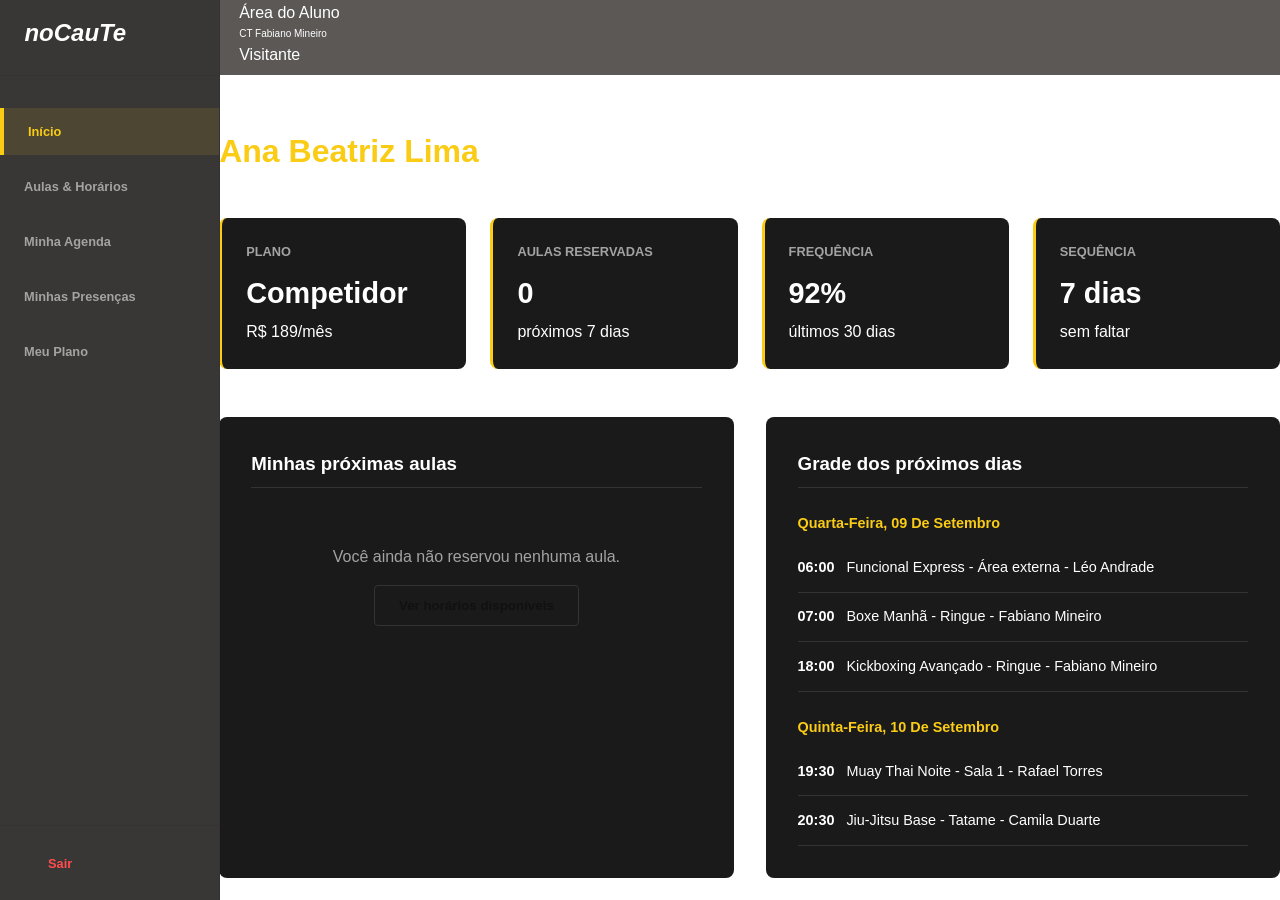
==== commit ac69042d: "Alteração no campo cabecalho" ====
--- a/nocaute/aluno.html
+++ b/nocaute/aluno.html
@@ -37,8 +37,13 @@
         <!-- VISÃO: INÍCIO -->
         <section id="view-inicio" class="view-section active">
             <div class="cabecalho">
-                    <p>Área Aluno</p>
-                    <p>CT Fabiano Mineiro</p>
+                <div id="area">
+                    <p>Área do Aluno</p>
+                    <p class="name-academia">CT Fabiano Mineiro</p>
+                </div>
+                <div id="perfil">
+                    <p>Visitante</p>
+                </div>
             </div>
             <header class="view-header">
                 <h1>Bem-vindo(a), <br><span>Ana Beatriz Lima</span></h1>
--- a/nocaute/css/dashboard.css
+++ b/nocaute/css/dashboard.css
@@ -25,6 +25,11 @@
     background-color: #5B5856;
     display: block;
     padding-left: 20px;
+    padding-bottom: 8px;
+}
+
+.name-academia{
+    font-size: 10px;
 }
 
 .sidebar-header .logo { color: var(--text-light); margin-bottom: 0.5rem; }
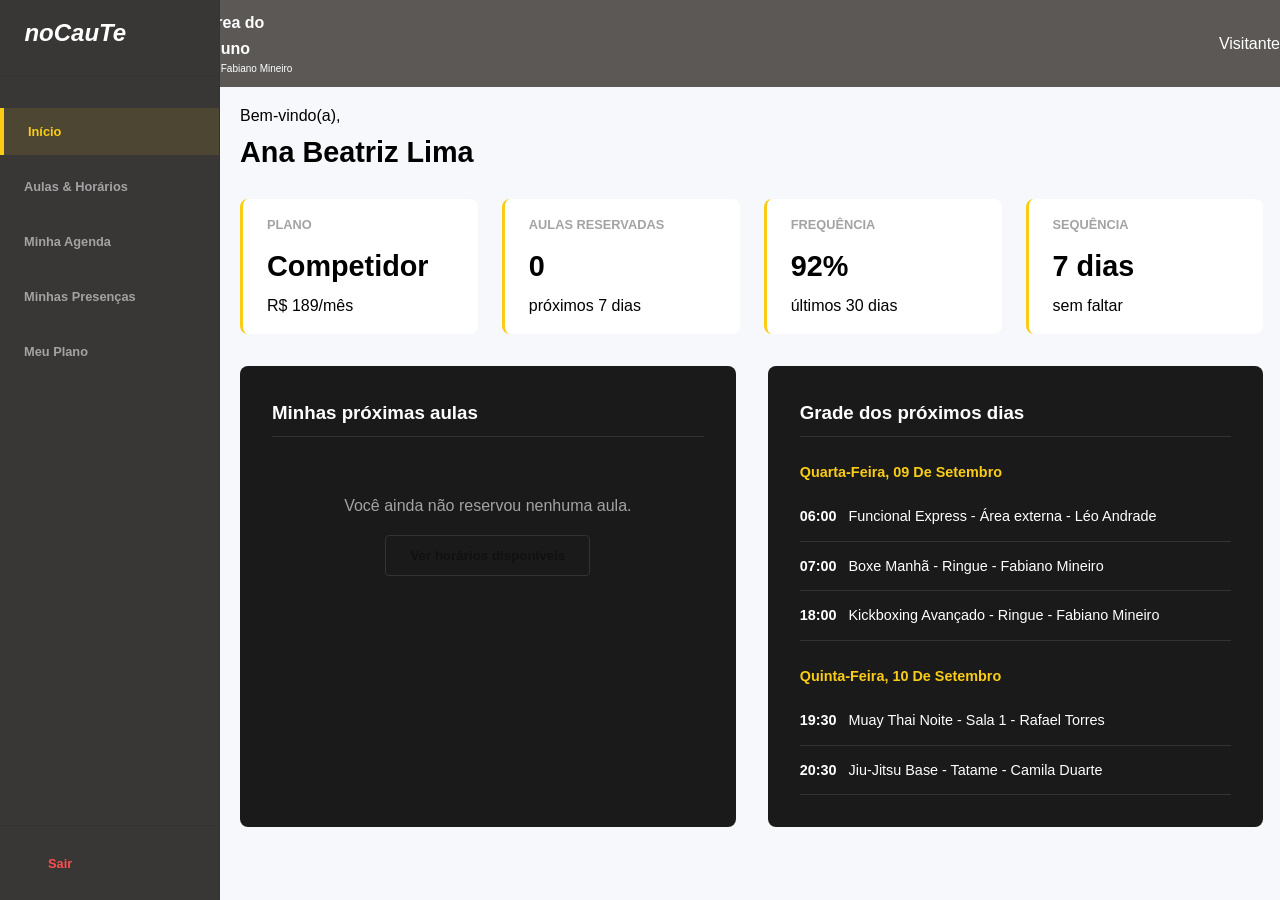
==== commit 2c885141: "style: alterações no cabeçalho e nos cards" ====
--- a/nocaute/aluno.html
+++ b/nocaute/aluno.html
@@ -31,20 +31,23 @@
         </div>
     </aside>
 
+    <!--Cabeçalho -->
+    <div class="cabecalho">
+        <div class="info-cabecalho">
+            <div id="area">
+                <p style="font-weight: 700;">Área do Aluno</p>
+                <p class="name-academia">CT Fabiano Mineiro</p>
+            </div>
+            <div id="perfil">
+                <p>Visitante</p>
+            </div>
+        </div>
+    </div>
+    
     <!-- Conteúdo Principal -->
     <main class="dashboard-main">
-
         <!-- VISÃO: INÍCIO -->
         <section id="view-inicio" class="view-section active">
-            <div class="cabecalho">
-                <div id="area">
-                    <p>Área do Aluno</p>
-                    <p class="name-academia">CT Fabiano Mineiro</p>
-                </div>
-                <div id="perfil">
-                    <p>Visitante</p>
-                </div>
-            </div>
             <header class="view-header">
                 <h1>Bem-vindo(a), <br><span>Ana Beatriz Lima</span></h1>
             </header>
--- a/nocaute/css/dashboard.css
+++ b/nocaute/css/dashboard.css
@@ -1,8 +1,7 @@
 /* Layout Principal do Dashboard */
 .dashboard-body {
-    display: flex;
     min-height: 100vh;
-    background-color: var(--text-light);
+    background-color: #F7F8FB;
     margin: 0;
 }
 
@@ -21,16 +20,6 @@
     border-bottom: 1px solid var(--border-color);
 }
 
-.cabecalho{
-    background-color: #5B5856;
-    display: block;
-    padding-left: 20px;
-    padding-bottom: 8px;
-}
-
-.name-academia{
-    font-size: 10px;
-}
 
 .sidebar-header .logo { color: var(--text-light); margin-bottom: 0.5rem; }
 .sidebar-header p { color: var(--text-muted); font-size: 0.85rem; }
@@ -61,26 +50,52 @@
 .sidebar-footer { padding: 1.5rem; border-top: 1px solid var(--border-color); }
 .btn-logout { color: #ff4d4d; border-left: none !important; }
 
+/*Informações do Cabeçalho*/
+.cabecalho{
+    background-color: #5B5856;
+    display: block;
+    padding: 10px 0px 10px 3vw;
+    margin-left: 13vw;
+}
+
+.info-cabecalho{
+    display: flex;
+    gap: 71vw;
+    align-items: center;
+}
+
+.perfil{
+    margin-top: 10px;
+    gap: 10px;
+}
+
+
+.name-academia{
+    font-size: 10px;
+}
+
+
 /* Conteúdo */
 .dashboard-main {
     flex-grow: 1;
-    margin-left: 13.7rem; /* Largura da sidebar */
+    margin-left: 15rem; /* Largura da sidebar */
     overflow-y: auto;
 }
 
 .view-section { display: none; animation: fadeIn 0.3s ease; }
-.view-section.active { display: block; }
+.view-section.active { display: block; margin-right: 1.3vw}
 @keyframes fadeIn { from { opacity: 0; } to { opacity: 1; } }
 
-.view-header { margin-bottom: 2.5rem; }
-.view-header h1 { font-size: 2rem; }
-.view-header span { color: var(--primary-color); }
+/*Bem-vindo Aluno*/
+.view-header { margin: 1rem 0 1.5rem 0; }
+.view-header h1 { font-size: 1rem; color: black; font-weight: 400;}
+.view-header span { font-size: 1.8rem; color: var(--bg-darker); font-weight: 800;}
 
 /* Estatísticas */
-.stats-grid { display: grid; grid-template-columns: repeat(auto-fit, minmax(200px, 1fr)); gap: 1.5rem; margin-bottom: 3rem; }
-.stat-card { background-color: var(--bg-card); padding: 1.5rem; border-radius: 8px; border-left: 3px solid var(--primary-color); }
+.stats-grid { display: grid; grid-template-columns: repeat(auto-fit, minmax(200px, 1fr)); gap: 1.5rem; margin-bottom: 2rem;}
+.stat-card { background-color: #FFFFFF; padding: 1rem 1.5rem; border-radius: 8px; border-left: 3px solid var(--primary-color); color: var(--bg-darker)}
 .stat-title { font-size: 0.8rem; color: var(--text-muted); font-weight: bold; margin-bottom: 0.5rem; }
-.stat-card h3 { font-size: 1.8rem; margin-bottom: 0.2rem; }
+.stat-card h3 { font-size: 1.8rem; margin-bottom: 0.2rem;}
 
 /* Painéis */
 .dashboard-panels { display: grid; grid-template-columns: 1fr 1fr; gap: 2rem; }
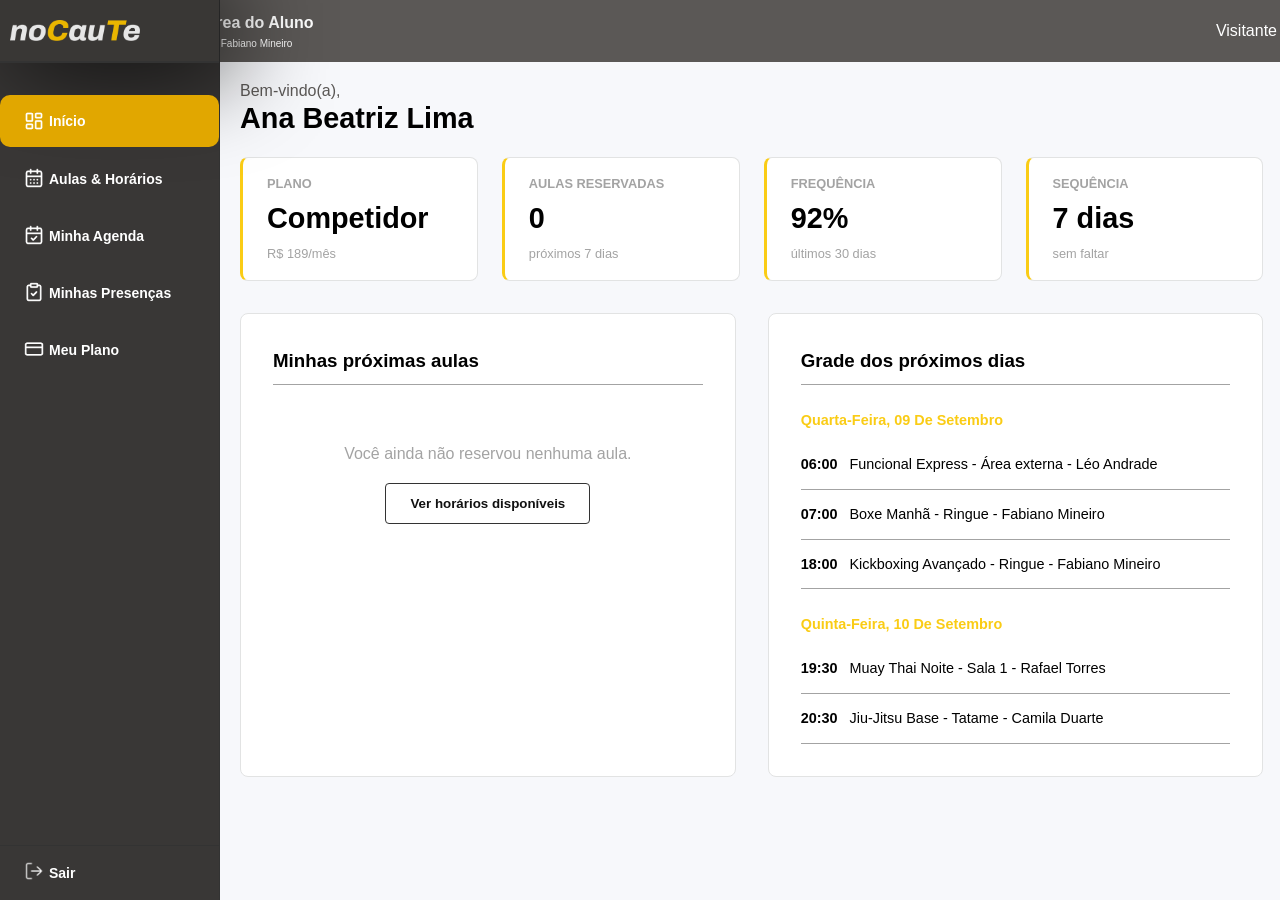
==== commit c3b0850a: "style: alterações na side-bar,logo e divs no dashboard" ====
--- a/nocaute/aluno.html
+++ b/nocaute/aluno.html
@@ -4,7 +4,7 @@
 <head>
     <meta charset="UTF-8">
     <meta name="viewport" content="width=device-width, initial-scale=1.0">
-    <title>Área do Aluno - noCauTe</title>
+    <title>noCauTe - Centro de Treinamento</title>
     <!-- Reaproveitamos as variáveis globais -->
     <link rel="stylesheet" href="css/style.css">
     <link rel="stylesheet" href="css/dashboard.css">
@@ -16,18 +16,36 @@
     <aside class="sidebar" id="sidebar">
         <div>
             <div class="sidebar-header">
-                <h2 class="logo">noCauTe</h2>
+                <img src="img/logo-nocaute.png" alt="" class="logo">
             </div>
         </div>
         <nav class="sidebar-nav">
-            <button class="nav-item active" data-target="view-inicio">Início</button>
-            <button class="nav-item" data-target="view-horarios">Aulas & Horários</button>
-            <button class="nav-item" data-target="view-agenda">Minha Agenda</button>
-            <button class="nav-item" data-target="view-presencas">Minhas Presenças</button>
-            <button class="nav-item" data-target="view-plano">Meu Plano</button>
+            <button class="nav-item active" data-target="view-inicio">
+                <img src="img/svg/icon-inicio.png" alt="" class="icon-sidebar" style="margin-top: 0.1px">
+                Início
+            </button>
+            <button class="nav-item" data-target="view-horarios">
+                <img src="img/svg/icon-aulas.png" alt="" class="icon-sidebar">
+                Aulas & Horários
+            </button>
+            <button class="nav-item" data-target="view-agenda">
+                <img src="img/svg/icon-agenda.png" alt="" class="icon-sidebar">
+                Minha Agenda
+            </button>
+            <button class="nav-item" data-target="view-presencas">
+                <img src="img/svg/icon-presenca.png" alt="" class="icon-sidebar">
+                Minhas Presenças
+            </button>
+            <button class="nav-item" data-target="view-plano">
+                <img src="img/svg/icon-plano.png" alt="" class="icon-sidebar">
+                Meu Plano
+            </button>
         </nav>
         <div class="sidebar-footer">
-            <a href="login.html" class="nav-item btn-logout">Sair</a>
+            <a href="login.html" class="nav-item btn-logout">
+                <img src="img/svg/icon-sair.png" alt="" class="icon-sidebar">
+                Sair
+            </a>
         </div>
     </aside>
 
@@ -49,7 +67,8 @@
         <!-- VISÃO: INÍCIO -->
         <section id="view-inicio" class="view-section active">
             <header class="view-header">
-                <h1>Bem-vindo(a), <br><span>Ana Beatriz Lima</span></h1>
+                <p>Bem-vindo(a), </p>
+                <h3>Ana Beatriz Lima</h3>
             </header>
 
             <div class="stats-grid">
--- a/nocaute/css/style.css
+++ b/nocaute/css/style.css
@@ -178,9 +178,8 @@
 }
 
 .logo {
-    font-size: 1.5rem;
-    font-weight: bold;
-    font-style: italic;
+    width: 130px;
+    
 }
 
 .nav-list {
--- a/nocaute/css/dashboard.css
+++ b/nocaute/css/dashboard.css
@@ -16,8 +16,10 @@
 }
 
 .sidebar-header {
-    padding: 0.9rem;
-    border-bottom: 1px solid var(--border-color);
+    padding: 20px 0 4px 0;
+    border-bottom: 2px solid var(--border-color);
+    box-shadow: 10px 0 100px #000;
+    background-color: #393735;
 }
 
 
@@ -35,20 +37,36 @@
 .nav-item {
     background: none;
     border: none;
-    color: var(--text-muted);
+    color: var(--text-light);
     padding: 1rem 1.5rem;
     text-align: left;
-    font-size: 0.8rem;
+    font-size: 14px;
     font-weight: 600;
     cursor: pointer;
     transition: all 0.3s;
     width: 100%;
-}
-.nav-item:hover { color: var(--text-light); background-color: rgba(255,255,255,0.05); border-left: 4px solid transparent; }
-.nav-item.active { color: var(--primary-color); border-left: 4px solid var(--primary-color); background-color: rgba(250, 204, 21, 0.1); }
-
-.sidebar-footer { padding: 1.5rem; border-top: 1px solid var(--border-color); }
-.btn-logout { color: #ff4d4d; border-left: none !important; }
+    display: flex; 
+    align-items: center;
+    gap: 5px;
+}
+.nav-item:hover { 
+    color: var(--text-light); 
+    background-color: rgba(255,255,255,0.05); 
+}
+.nav-item.active {  
+    background-color: #E1A700; 
+    display: flex; 
+    align-items: center;
+    border-radius: 10px;
+}
+.icon-sidebar{
+    width: 20px;
+    margin-top: -3px;
+}
+
+.sidebar-footer {
+    border-top: 1px solid var(--border-color); 
+}
 
 /*Informações do Cabeçalho*/
 .cabecalho{
@@ -60,7 +78,7 @@
 
 .info-cabecalho{
     display: flex;
-    gap: 71vw;
+    gap: 70.5vw;
     align-items: center;
 }
 
@@ -86,31 +104,89 @@
 .view-section.active { display: block; margin-right: 1.3vw}
 @keyframes fadeIn { from { opacity: 0; } to { opacity: 1; } }
 
-/*Bem-vindo Aluno*/
-.view-header { margin: 1rem 0 1.5rem 0; }
-.view-header h1 { font-size: 1rem; color: black; font-weight: 400;}
-.view-header span { font-size: 1.8rem; color: var(--bg-darker); font-weight: 800;}
+/*INÍCIO: Bem-vindo Aluno*/
+.view-header { 
+    margin: 1rem 0;
+    color: var(--bg-darker)
+}
+.view-header p { 
+    font-size: 16px; 
+    font-weight: 400;
+    margin-bottom: -8px;
+    color: #5B5856;
+}
+.view-header h3 { 
+    font-size: 1.8rem;  
+    font-weight: 800; 
+    margin-top: 0;
+}
 
 /* Estatísticas */
-.stats-grid { display: grid; grid-template-columns: repeat(auto-fit, minmax(200px, 1fr)); gap: 1.5rem; margin-bottom: 2rem;}
-.stat-card { background-color: #FFFFFF; padding: 1rem 1.5rem; border-radius: 8px; border-left: 3px solid var(--primary-color); color: var(--bg-darker)}
-.stat-title { font-size: 0.8rem; color: var(--text-muted); font-weight: bold; margin-bottom: 0.5rem; }
-.stat-card h3 { font-size: 1.8rem; margin-bottom: 0.2rem;}
-
-/* Painéis */
-.dashboard-panels { display: grid; grid-template-columns: 1fr 1fr; gap: 2rem; }
-.panel { background-color: var(--bg-card); padding: 2rem; border-radius: 8px; }
-.panel h3 { margin-bottom: 1.5rem; border-bottom: 1px solid var(--border-color); padding-bottom: 0.5rem; }
-.empty-state { text-align: center; padding: 2rem 0; color: var(--text-muted); }
+.stats-grid { 
+    display: grid; 
+    grid-template-columns: repeat(auto-fit, minmax(200px, 1fr)); 
+    gap: 1.5rem; 
+    margin-bottom: 2rem;
+}
+.stat-card { 
+    background-color: #FFFFFF; 
+    padding: 1rem 1.5rem; 
+    border-radius: 8px; 
+    border: 1px solid #E2E3E3; 
+    border-left: 3px solid var(--primary-color); 
+    color: var(--bg-darker);
+}
+.stat-title { 
+    font-size: 0.8rem; 
+    color: var(--text-muted); 
+    font-weight: 600; 
+    margin-bottom: 0; 
+}
+.stat-card h3 { 
+    font-size: 1.8rem; 
+    margin-bottom: 0.2rem;
+}
+
+.stat-subtitle { 
+    font-size: 0.8rem; 
+    color: var(--text-muted); 
+    font-weight: 500; 
+    margin-bottom: 0; 
+}
+
+/*INÍCIO: Minhas próximas aulas / Grades dos próximos dias*/
+.dashboard-panels { 
+    display: grid; 
+    grid-template-columns: 1fr 1fr; 
+    gap: 2rem; 
+}
+.panel { 
+    background-color: #FFFFFF; 
+    padding: 2rem; 
+    border-radius: 8px; 
+    border: 1px solid #E2E3E3; 
+    margin-bottom: 15px;
+}
+.panel h3 { 
+    margin-bottom: 1.5rem; 
+    border-bottom: 1px solid var(--text-muted); 
+    padding-bottom: 0.5rem; 
+    color: var(--bg-darker);
+}
+.empty-state { 
+    text-align: center; 
+    padding: 2rem 0; 
+    color: var(--text-muted); 
+}
 .empty-state button { margin-top: 1rem; }
 
-/* Listas e Grades */
+/*INÍCIO: Listas e Grades */
 .grade-list { list-style: none; }
 .grade-day { color: var(--primary-color); font-weight: bold; margin: 1.5rem 0 0.5rem 0; font-size: 0.9rem; }
-.grade-item { padding: 0.8rem 0; border-bottom: 1px solid var(--border-color); font-size: 0.9rem; }
-.grade-item strong { color: var(--text-light); margin-right: 0.5rem; }
-
-/* Agendamento / Horários */
+.grade-item { padding: 0.8rem 0; border-bottom: 1px solid var(--text-muted); font-size: 0.9rem; color: var(--bg-darker)}
+.grade-item strong { margin-right: 0.5rem; }
+
+/*AULAS & HORÁRIOS: Agendamento / Horários */
 .date-selector, .filters { display: flex; gap: 1rem; margin-bottom: 2rem; overflow-x: auto; padding-bottom: 0.5rem; }
 .date-btn { background: var(--bg-card); color: var(--text-light); border: 1px solid var(--border-color); padding: 0.8rem 1.5rem; border-radius: 8px; cursor: pointer; text-align: center; font-weight: bold; min-width: 80px; }
 .date-btn.active { background: var(--primary-color); color: var(--bg-darker); border-color: var(--primary-color); }
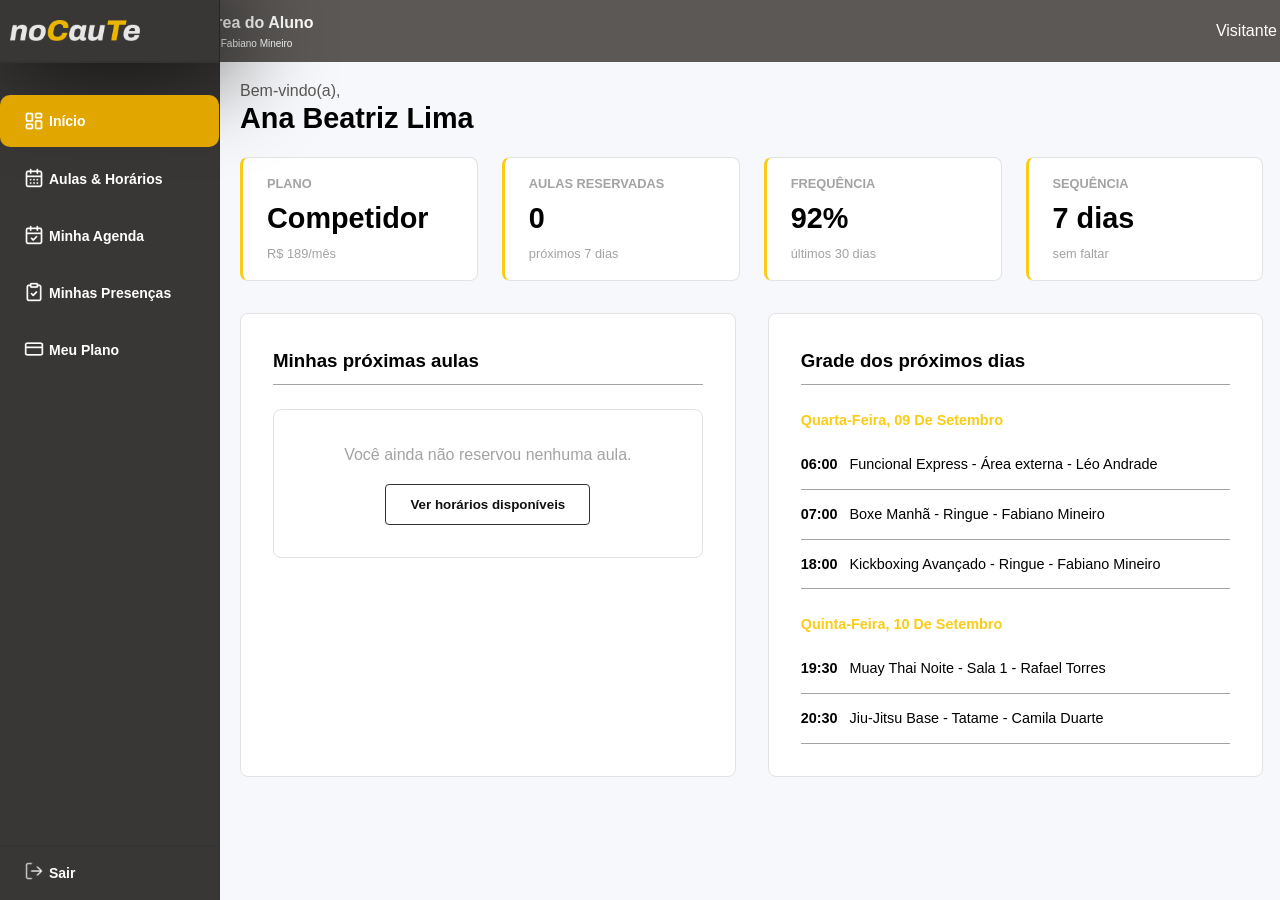
==== commit caa72103: "style: alterações na aba minhas aulas" ====
--- a/nocaute/aluno.html
+++ b/nocaute/aluno.html
@@ -127,11 +127,34 @@
             </header>
 
             <div class="date-selector">
-                <button class="date-btn active">QUA<br>09/09</button>
-                <button class="date-btn">QUI<br>10/09</button>
-                <button class="date-btn">SEX<br>11/09</button>
-                <button class="date-btn">SÁB<br>12/09</button>
-                <button class="date-btn">DOM<br>13/09</button>
+                <button class="date-btn active">
+                    <h5>QUA</h5>
+                    <p>09/09</p>
+                </button>
+                <button class="date-btn">
+                    <h5>QUI</h5>
+                    <p>10/09</p>
+                </button>
+                <button class="date-btn">
+                    <h5>SEX</h5>
+                    <p>11/09</p>
+                </button>
+                <button class="date-btn">
+                    <h5>SÁB</h5>
+                    <p>12/09</p>
+                </button>
+                <button class="date-btn">
+                    <h5>DOM</h5>
+                    <p>13/09</p>
+                </button>
+                <button class="date-btn">
+                    <h5>SEG</h5>
+                    <p>14/09</p>
+                </button>
+                <button class="date-btn">
+                    <h5>TER</h5>
+                    <p>15/09</p>
+                </button>
             </div>
 
             <div class="filters">
@@ -152,7 +175,7 @@
                     <div class="class-info">
                         <h4>Funcional Express</h4>
                         <p class="class-tags">FUNCIONAL • TODOS OS NÍVEIS</p>
-                        <p class="class-details">👤 Léo Andrade | 📍 Área externa | 17 vagas</p>
+                        <p class="class-details"><img src="img/svg/icon-pessoa-professor.png" alt=""> Léo Andrade | <img src="img/svg/icon-localizacao.png" alt=""> Área externa | 17 vagas</p>
                     </div>
                     <button class="btn btn-primary btn-reservar" data-id="1" data-name="Funcional Express"
                         data-time="06:00">Reservar</button>
@@ -163,7 +186,7 @@
                     <div class="class-info">
                         <h4>Boxe Manhã</h4>
                         <p class="class-tags">BOXE • TODOS OS NÍVEIS</p>
-                        <p class="class-details">👤 Fabiano Mineiro | 📍 Ringue | 16 vagas</p>
+                        <p class="class-details"><img src="img/svg/icon-pessoa-professor.png" alt=""> Fabiano Mineiro | <img src="img/svg/icon-localizacao.png" alt=""> Ringue | 16 vagas</p>
                     </div>
                     <button class="btn btn-primary btn-reservar" data-id="2" data-name="Boxe Manhã"
                         data-time="07:00">Reservar</button>
@@ -174,7 +197,7 @@
                     <div class="class-info">
                         <h4>Kickboxing Avançado</h4>
                         <p class="class-tags">KICKBOXING • AVANÇADO</p>
-                        <p class="class-details">👤 Fabiano Mineiro | 📍 Ringue | 5 vagas</p>
+                        <p class="class-details"><img src="img/svg/icon-pessoa-professor.png" alt=""> Fabiano Mineiro | <img src="img/svg/icon-localizacao.png" alt=""> Ringue | 5 vagas</p>
                     </div>
                     <button class="btn btn-primary btn-reservar" data-id="3" data-name="Kickboxing Avançado"
                         data-time="18:00">Reservar</button>
@@ -192,6 +215,7 @@
             <div id="agenda-list" class="agenda-list">
                 <!-- Preenchido via JS -->
                 <div class="empty-state" id="agenda-empty">
+                    <img src="img/svg/icon-aula-nao-agendada.png" alt="">
                     <p>Nenhuma aula reservada ainda.</p>
                     <button class="btn btn-primary btn-go-horarios">Ver horários</button>
                 </div>
--- a/nocaute/css/dashboard.css
+++ b/nocaute/css/dashboard.css
@@ -104,7 +104,7 @@
 .view-section.active { display: block; margin-right: 1.3vw}
 @keyframes fadeIn { from { opacity: 0; } to { opacity: 1; } }
 
-/*INÍCIO: Bem-vindo Aluno*/
+/*ABA INÍCIO: Bem-vindo Aluno*/
 .view-header { 
     margin: 1rem 0;
     color: var(--bg-darker)
@@ -154,7 +154,7 @@
     margin-bottom: 0; 
 }
 
-/*INÍCIO: Minhas próximas aulas / Grades dos próximos dias*/
+/*ABA INÍCIO: Minhas próximas aulas / Grades dos próximos dias*/
 .dashboard-panels { 
     display: grid; 
     grid-template-columns: 1fr 1fr; 
@@ -173,39 +173,159 @@
     padding-bottom: 0.5rem; 
     color: var(--bg-darker);
 }
-.empty-state { 
-    text-align: center; 
-    padding: 2rem 0; 
-    color: var(--text-muted); 
-}
-.empty-state button { margin-top: 1rem; }
-
-/*INÍCIO: Listas e Grades */
+
+
+/*ABA INÍCIO: Listas e Grades */
 .grade-list { list-style: none; }
 .grade-day { color: var(--primary-color); font-weight: bold; margin: 1.5rem 0 0.5rem 0; font-size: 0.9rem; }
 .grade-item { padding: 0.8rem 0; border-bottom: 1px solid var(--text-muted); font-size: 0.9rem; color: var(--bg-darker)}
 .grade-item strong { margin-right: 0.5rem; }
 
-/*AULAS & HORÁRIOS: Agendamento / Horários */
-.date-selector, .filters { display: flex; gap: 1rem; margin-bottom: 2rem; overflow-x: auto; padding-bottom: 0.5rem; }
-.date-btn { background: var(--bg-card); color: var(--text-light); border: 1px solid var(--border-color); padding: 0.8rem 1.5rem; border-radius: 8px; cursor: pointer; text-align: center; font-weight: bold; min-width: 80px; }
+/*ABA AULAS & HORÁRIOS: Agendamento / Horários */
+/**/
+.date-selector, .filters { 
+    display: flex; 
+    gap: 1rem; 
+    margin-bottom: 2rem; 
+    overflow-x: auto; 
+    padding-bottom: 0.5rem; 
+}
+.date-btn { 
+    background-color: #FFFFFF; 
+    color: var(--text-muted); 
+    border: 1px solid #E2E3E3;  
+    padding: 0.8rem 1.5rem; 
+    border-radius: 8px; 
+    cursor: pointer; 
+    text-align: center; 
+    min-width: 80px; 
+}
+.date-btn h5{
+    font-size: 13px;
+    font-weight: 500;
+    margin-bottom: 3px;
+}
+.date-btn p{
+    font-size: 14px;
+    font-weight: 600;
+}
+
 .date-btn.active { background: var(--primary-color); color: var(--bg-darker); border-color: var(--primary-color); }
-.filter-btn { background: transparent; border: 1px solid var(--text-muted); color: var(--text-muted); padding: 0.5rem 1rem; border-radius: 20px; cursor: pointer; }
-.filter-btn.active { border-color: var(--primary-color); color: var(--primary-color); }
-
-.day-title { margin-bottom: 1.5rem; color: var(--primary-color); }
-.classes-list { display: flex; flex-direction: column; gap: 1rem; }
-.class-card { background: var(--bg-card); padding: 1.5rem; border-radius: 8px; display: flex; align-items: center; justify-content: space-between; gap: 1.5rem; }
-.class-time { font-size: 1.5rem; font-weight: bold; text-align: center; color: var(--primary-color); min-width: 80px; }
-.class-time span { display: block; font-size: 0.8rem; color: var(--text-muted); font-weight: normal; }
-.class-info { flex-grow: 1; }
-.class-tags { font-size: 0.8rem; color: var(--primary-color); margin: 0.3rem 0; font-weight: 600; }
-.class-details { font-size: 0.85rem; color: var(--text-muted); }
-
-/* Tabelas (Presenças / Faturas) */
-.data-table { width: 100%; border-collapse: collapse; background: var(--bg-card); border-radius: 8px; overflow: hidden; }
-.data-table th, .data-table td { padding: 1rem; text-align: left; border-bottom: 1px solid var(--border-color); }
-.data-table th { color: var(--text-muted); font-size: 0.85rem; background: rgba(0,0,0,0.2); }
+
+/*Modalidades*/
+.filters{
+    margin-bottom: 15px;
+}
+.filter-btn { 
+    background-color: #FFFFFF; 
+    border: 1px solid var(--text-muted); 
+    color: var(--text-muted); 
+    padding: 0.5rem 1rem; 
+    border-radius: 20px; 
+    cursor: pointer; 
+    font-weight: 600;
+}
+.filter-btn.active { 
+    border-color: var(--primary-color); 
+    color: var(--primary-color);
+}
+
+/*Título do Dia*/
+.day-title { 
+    margin-bottom: 1rem; 
+    color: var(--bg-darker);
+    font-weight: 500; 
+}
+
+/*Horários do Dia*/
+.classes-list { 
+    display: flex; 
+    flex-direction: column; 
+    gap: 1rem;
+    margin-bottom: 15px; 
+}
+.class-card { 
+    background-color: #FFFFFF;
+    border: 1px solid #E2E3E3;
+    padding: 1.5rem; 
+    border-radius: 8px; 
+    display: flex; 
+    align-items: center; 
+    justify-content: space-between; 
+    gap: 1.5rem;
+}
+.class-time { 
+    font-size: 2rem; 
+    font-weight: bold; 
+    text-align: center; 
+    color: var(--primary-color); 
+    min-width: 80px; 
+}
+.class-time span { 
+    display: block; 
+    font-size: 0.8rem; 
+    color: var(--text-muted); 
+    font-weight: normal; 
+}
+.class-info { 
+    flex-grow: 1;
+    color: var(--bg-darker);
+    font-size: 20px;
+}
+
+.class-tags { 
+    font-size: 1rem; 
+    margin-bottom: 0.3rem; 
+    font-weight: 400; 
+}
+.class-details { 
+    font-size: 0.85rem; 
+    color: var(--text-muted);
+}
+
+.class-details img { 
+    width: 15px;
+}
+
+/*ABA Minha Agenda*/
+.empty-state { 
+    text-align: center;
+    padding: 2rem 0; 
+    color: var(--text-muted); 
+    border: 1px solid #E2E3E3;
+    background-color: #FFFFFF;
+    border-radius: 8px;
+}
+.empty-state img{
+    width: 30px;
+    margin-left: -15px;
+}
+.empty-state button { 
+    margin-top: 1rem; 
+}
+
+/*ABA Minhas Presenças:  Tabelas (Presenças / Faturas) */
+.table-responsive{
+    border: 1px solid #E2E3E3;
+    border-radius: 10px;
+
+}
+.data-table { 
+    width: 100%; 
+    border-collapse: collapse; 
+    background: var(--bg-card); 
+
+    overflow: hidden; 
+    background-color: #FFFFFF;
+    color: var(--bg-darker);
+}
+.data-table th, .data-table td { 
+    padding: 1rem; 
+    text-align: left; 
+    border-bottom: 1px solid var(--border-color); 
+    text-align: center;
+}
+.data-table th { color: var(--text-muted); font-size: 0.85rem; }
 .status-presente { color: #4ade80; }
 .status-falta { color: #f87171; }
 .mt-2 { margin-top: 3rem; margin-bottom: 1.5rem; }
